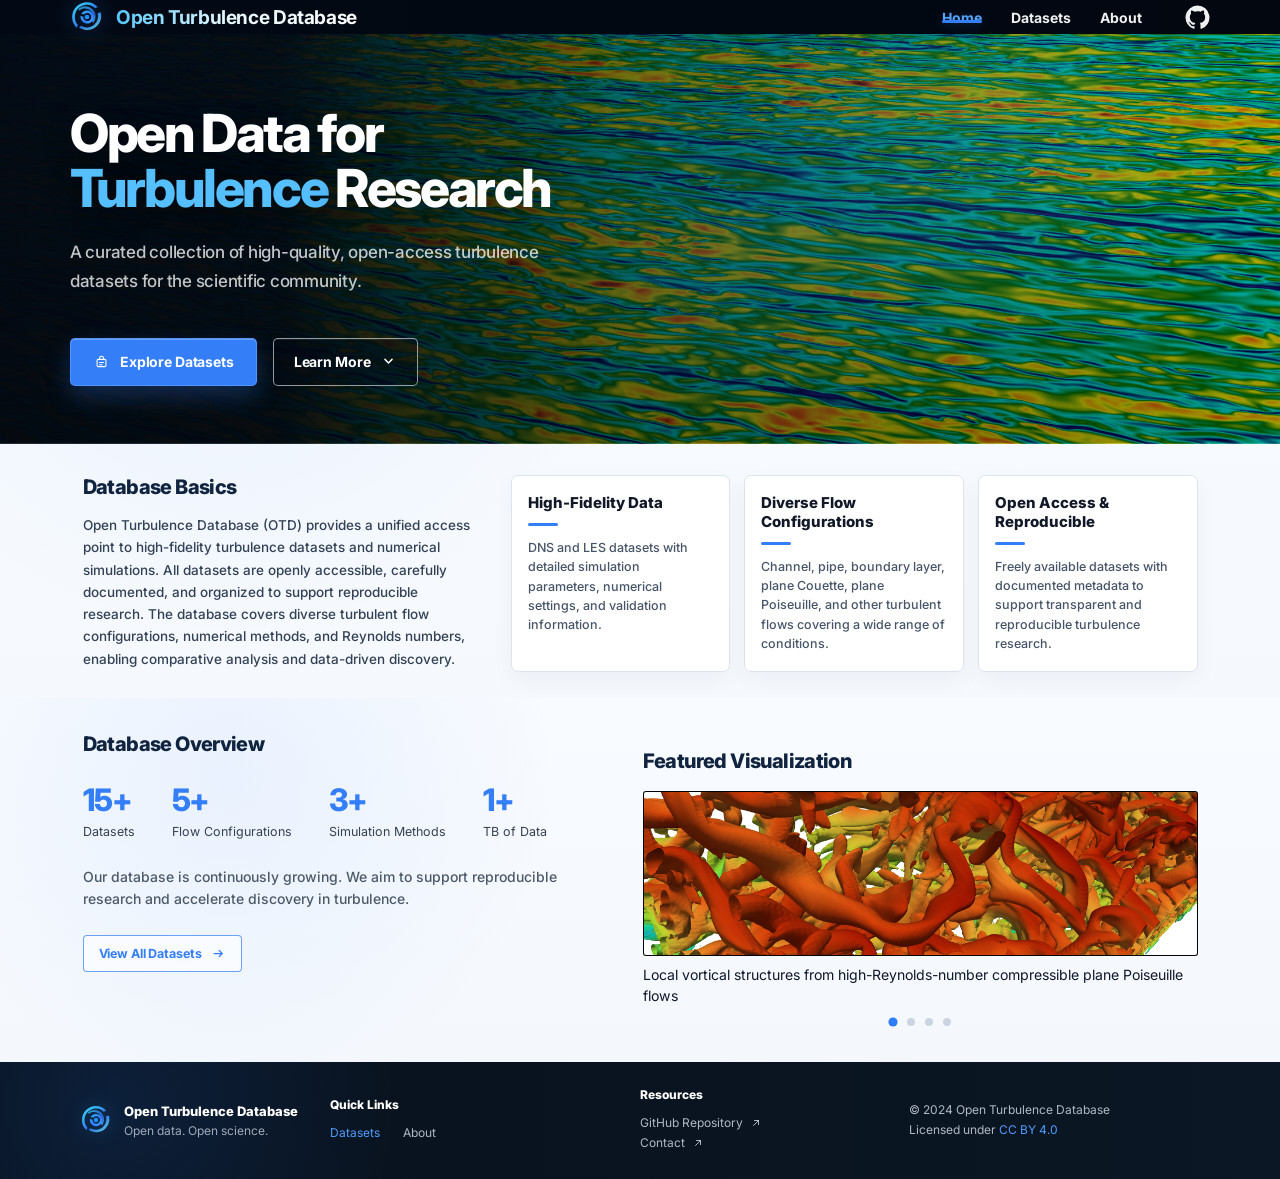
==== index.html @ cd4e1514 "Update index.html" ====
<!DOCTYPE html>
<html lang="en">
<head>
  <meta charset="UTF-8" />
  <meta name="viewport" content="width=device-width, initial-scale=1.0" />
  <meta name="description" content="Open Turbulence Database — open-access turbulence datasets for scientific research." />
  <title>Open Turbulence Database</title>
  <link rel="icon" type="image/svg+xml" href="assets/favicon.svg" />
  <link rel="preconnect" href="https://fonts.googleapis.com">
  <link rel="preconnect" href="https://fonts.gstatic.com" crossorigin>
  <link href="https://fonts.googleapis.com/css2?family=Inter:wght@400;500;600;700;800&display=swap" rel="stylesheet">
  <link rel="stylesheet" href="styles.css" />







<style>
/* ===== Database Basics layout restoration ===== */
.database-intro-inner{
  width:min(1115px, calc(100% - 160px));
  margin:0 auto;
  display:grid;
  grid-template-columns:390px 1fr;
  gap:38px;
  align-items:start;
}

.database-text h2{
  margin:0 0 14px;
  font-size:20px;
  line-height:1.25;
  font-weight:800;
  letter-spacing:-0.03em;
}

.database-text p{
  margin:0;
  color:#334155;
  font-size:13.5px;
  line-height:1.65;
  font-weight:500;
}

.database-cards{
  display:grid;
  grid-template-columns:repeat(3,1fr);
  gap:14px;
}

.database-card{
  min-height:175px;
  padding:18px 16px;
  background:rgba(255,255,255,.96);
  border:1px solid #dce4ef;
  border-radius:7px;
  box-shadow:0 8px 22px rgba(15,23,42,.045);
}

.database-card h3{
  margin:0 0 10px;
  font-size:15px;
  line-height:1.25;
  font-weight:800;
  color:#111827;
}

.database-card .card-line{
  width:30px;
  height:3px;
  margin-bottom:12px;
  border-radius:2px;
  background:#347ef8;
}

.database-card p{
  margin:0;
  color:#475569;
  font-size:12.5px;
  line-height:1.55;
  font-weight:500;
}

@media(max-width:900px){
 .database-intro-inner{
   grid-template-columns:1fr;
 }
 .database-cards{
   grid-template-columns:1fr;
 }
}
</style>
</head>
<body>
  <header class="site-header" id="top">
    <div class="header-inner">
      <a class="brand" href="index.html" aria-label="Open Turbulence Database home">
        <img src="assets/logo.svg" alt="" class="brand-logo" />
        <span>Open Turbulence Database</span>
      </a>

      <nav class="nav" aria-label="Main navigation">
        <a class="active" href="index.html">Home</a>
        <a href="datasets.html">Datasets</a>
        <a href="about.html">About</a>
        <!-- 
        <a href="index.html#usage">Usage</a>
        <a href="index.html#citation">Citation</a>
        <a href="index.html#contribute">Contribute</a> 
        -->
        <a class="github-link" href="https://github.com/" target="_blank" rel="noreferrer" aria-label="GitHub repository">
          <svg viewBox="0 0 24 24" aria-hidden="true">
            <path fill="currentColor" d="M12 .5A11.5 11.5 0 0 0 8.36 22.9c.58.11.79-.25.79-.56v-2.02c-3.22.7-3.9-1.39-3.9-1.39-.53-1.33-1.29-1.68-1.29-1.68-1.05-.72.08-.7.08-.7 1.16.08 1.78 1.2 1.78 1.2 1.04 1.77 2.72 1.26 3.38.96.11-.75.41-1.26.74-1.55-2.57-.29-5.27-1.28-5.27-5.72 0-1.26.45-2.29 1.2-3.1-.12-.29-.52-1.47.11-3.06 0 0 .97-.31 3.18 1.18A10.98 10.98 0 0 1 12 6.07c.98 0 1.96.13 2.88.39 2.2-1.49 3.17-1.18 3.17-1.18.63 1.59.23 2.77.12 3.06.74.81 1.19 1.84 1.19 3.1 0 4.45-2.71 5.42-5.29 5.71.42.36.79 1.07.79 2.16v3.03c0 .31.21.67.8.56A11.5 11.5 0 0 0 12 .5Z"/>
          </svg>
        </a>
      </nav>
    </div>
  </header>

  <main>
    <section class="hero" aria-label="Open turbulence research data">
      <div class="hero-inner">
        <div class="hero-content">
          <h1>Open Data for<br><span>Turbulence</span> Research</h1>
          <p>A curated collection of high-quality, open-access turbulence datasets for the scientific community.</p>
          <div class="hero-actions">
            <a class="btn btn-primary" href="datasets.html">
              <svg viewBox="0 0 24 24" aria-hidden="true">
                <path d="M12 3.75a3.5 3.5 0 0 1 3.5 3.5v1h1.25A2.25 2.25 0 0 1 19 10.5v7.25A2.25 2.25 0 0 1 16.75 20H7.25A2.25 2.25 0 0 1 5 17.75V10.5a2.25 2.25 0 0 1 2.25-2.25H8.5v-1A3.5 3.5 0 0 1 12 3.75Zm2 4.5v-1a2 2 0 1 0-4 0v1h4Zm-7.5 2.25v7.25c0 .41.34.75.75.75h9.5c.41 0 .75-.34.75-.75V10.5a.75.75 0 0 0-.75-.75h-9.5a.75.75 0 0 0-.75.75Zm2.75 2.25h5.5a.75.75 0 0 1 0 1.5h-5.5a.75.75 0 0 1 0-1.5Zm0 3h3.5a.75.75 0 0 1 0 1.5h-3.5a.75.75 0 0 1 0-1.5Z" fill="currentColor"/>
              </svg>
              Explore Datasets
            </a>
            <a class="btn btn-outline" href="about.html">
              Learn More
              <svg viewBox="0 0 24 24" aria-hidden="true">
                <path d="m7 9 5 5 5-5" fill="none" stroke="currentColor" stroke-width="2" stroke-linecap="round" stroke-linejoin="round"/>
              </svg>
            </a>
          </div>
        </div>
      </div>
    </section>

    <section class="feature-band database-intro" aria-label="Database information">
  <div class="database-intro-inner">

    <div class="database-text">
      <h2>Database Basics</h2>
      <p>
        Open Turbulence Database (OTD) provides a unified access point to
        high-fidelity turbulence datasets and numerical simulations.
        All datasets are openly accessible, carefully documented, and organized
        to support reproducible research. The database covers diverse turbulent flow configurations,
        numerical methods, and Reynolds numbers, enabling comparative
        analysis and data-driven discovery.
      </p>
    </div>

    <div class="database-cards">

      <article class="database-card">
        <h3>High-Fidelity Data</h3>
        <div class="card-line"></div>
        <p>
          DNS and LES datasets with detailed simulation parameters,
          numerical settings, and validation information.
        </p>
      </article>

      <article class="database-card">
        <h3>Diverse Flow Configurations</h3>
        <div class="card-line"></div>
        <p>
          Channel, pipe, boundary layer, plane Couette, plane Poiseuille,
          and other turbulent flows covering a wide range of conditions.
        </p>
      </article>

      <article class="database-card">
        <h3>Open Access & Reproducible</h3>
        <div class="card-line"></div>
        <p>
          Freely available datasets with documented metadata to support
          transparent and reproducible turbulence research.
        </p>
      </article>

    </div>
  </div>
</section>
<section class="overview-section" id="datasets" aria-label="Database overview">
      <div class="overview-grid">
        <div class="overview-copy">
          <h2>Database Overview</h2>
          <div class="stats">
            <div><strong>15+</strong><span>Datasets</span></div>
            <div><strong>5+</strong><span>Flow Configurations</span></div>
            <div><strong>3+</strong><span>Simulation Methods</span></div>
            <div><strong>1+</strong><span>TB of Data</span></div>
          </div>
          <p>Our database is continuously growing. We aim to support reproducible research and accelerate discovery in turbulence.</p>
          <a class="btn btn-secondary" href="datasets.html">View All Datasets
            <svg viewBox="0 0 24 24" aria-hidden="true">
              <path d="M5 12h13m-5-5 5 5-5 5" fill="none" stroke="currentColor" stroke-width="2" stroke-linecap="round" stroke-linejoin="round"/>
            </svg>
          </a>
        </div>

        <div class="overview-visual">
          <h2>Featured Visualization</h2>
        
          <div class="featured-carousel" id="featuredCarousel">
            <div class="featured-carousel-window">
              <div class="featured-carousel-track">
                <figure class="featured-slide">
                  <img src="assets/homepage_CTPPF.png" alt="Featured visualization 1">
                  <figcaption>Local vortical structures from high-Reynolds-number compressible plane Poiseuille flows</figcaption>
                </figure>
        
                <figure class="featured-slide">
                  <img src="assets/homepage_CTPCF.png" alt="Featured visualization 2">
                  <figcaption>Instantaneous streamwise velocity field at y* ≈ 15 from compressible plane Couette flows</figcaption>
                </figure>
        
                <figure class="featured-slide">
                  <img class="fit-contain-image" src="assets/homepage_CTPF.gif" alt="Featured visualization 3">
                  <figcaption>Compressible turbulent pipe flows</figcaption>
                </figure>
        
                <figure class="featured-slide">
                  <img src="assets/homepage_Curved_channel.png" alt="Featured visualization 4">
                  <figcaption>2D compressible curved channel</figcaption>
                </figure>
              </div>
            </div>
        
            <div class="featured-carousel-dots" aria-label="Featured visualization selector">
              <button class="featured-dot active" type="button" aria-label="Show figure 1"></button>
              <button class="featured-dot" type="button" aria-label="Show figure 2"></button>
              <button class="featured-dot" type="button" aria-label="Show figure 3"></button>
              <button class="featured-dot" type="button" aria-label="Show figure 4"></button>
            </div>
          </div>
        </div>
      </div>
    </section>
  </main>

  <footer class="site-footer" id="contribute">
    <div class="footer-inner">
      <div class="footer-brand">
        <img src="assets/logo.svg" alt="" />
        <div>
          <strong>Open Turbulence Database</strong>
          <span>Open data. Open science.</span>
        </div>
      </div>

      <div class="footer-block" id="usage">
        <h3>Quick Links</h3>
        <div class="footer-links">
          <a href="datasets.html">Datasets</a>
          <a href="about.html">About</a>
          <!-- 
          <a href="index.html#usage">Usage</a>
          <a href="index.html#citation">Citation</a>
          <a href="index.html#contribute">Contribute</a>
          -->
        </div>
      </div>

      <div class="footer-block resources">
        <h3>Resources</h3>
        <a href="https://github.com/" target="_blank" rel="noreferrer">GitHub Repository
          <svg viewBox="0 0 24 24" aria-hidden="true"><path d="M7 17 17 7M9 7h8v8" fill="none" stroke="currentColor" stroke-width="2" stroke-linecap="round" stroke-linejoin="round"/></svg>
        </a>
        <a href="mailto:contact@example.com">Contact
          <svg viewBox="0 0 24 24" aria-hidden="true"><path d="M7 17 17 7M9 7h8v8" fill="none" stroke="currentColor" stroke-width="2" stroke-linecap="round" stroke-linejoin="round"/></svg>
        </a>
      </div>

      <div class="copyright" id="citation">
        <p>© 2024 Open Turbulence Database</p>
        <p>Licensed under <a href="https://creativecommons.org/licenses/by/4.0/" target="_blank" rel="noreferrer">CC BY 4.0</a></p>
      </div>
    </div>
  </footer>

  <script src="script.js"></script>
</body>
</html>
---- styles.css ----
:root {
  --black: #030914;
  --nav: #020812;
  --footer: #0a1421;
  --footer-deep: #07111c;
  --text: #111827;
  --muted: #4b5563;
  --soft: #f7faff;
  --card: #ffffff;
  --line: #dce4ef;
  --blue: #347ef8;
  --blue-light: #55bfff;
  --blue-strong: #2e7cf7;
}

* {
  box-sizing: border-box;
}

html {
  scroll-behavior: smooth;
}

body {
  margin: 0;
  font-family: "Inter", -apple-system, BlinkMacSystemFont, "Segoe UI", Arial, sans-serif;
  color: var(--text);
  background: #fff;
  min-width: 320px;
}

a {
  color: inherit;
  text-decoration: none;
}

.site-header {
  height: 58px;
  background: linear-gradient(90deg, #030914 0%, #020812 55%, #020710 100%);
  color: #fff;
  display: flex;
  align-items: center;
  position: relative;
  z-index: 10;
}

.header-inner {
  width: min(1262px, calc(100% - 140px));
  margin: 0 auto;
  display: flex;
  align-items: center;
  justify-content: space-between;
  height: 100%;
}

.brand {
  display: inline-flex;
  align-items: center;
  gap: 12px;
  font-size: 19px;
  font-weight: 700;
  letter-spacing: -0.02em;
}

.brand-logo {
  width: 34px;
  height: 34px;
  display: block;
  filter: drop-shadow(0 0 12px rgba(51, 146, 255, .35));
}

.brand span {
  background: linear-gradient(90deg, #54c8ff 0%, #e7f8ff 46%, #ffffff 100%);
  -webkit-background-clip: text;
  background-clip: text;
  color: transparent;
}

.nav {
  display: flex;
  align-items: center;
  gap: 29px;
  height: 100%;
  font-size: 14px;
  font-weight: 700;
}

.nav a {
  opacity: .94;
  position: relative;
  display: inline-flex;
  align-items: center;
  height: 100%;
  transition: color .2s ease, opacity .2s ease;
}

.nav a:hover,
.nav a.active {
  color: #58a8ff;
  opacity: 1;
}

.nav a.active::after {
  content: "";
  position: absolute;
  left: 0;
  right: 0;
  bottom: 11px;
  height: 3px;
  border-radius: 999px;
  background: var(--blue);
  box-shadow: 0 0 12px rgba(53, 128, 248, .45);
}

.nav .github-link {
  margin-left: 14px;
}

.github-link svg {
  width: 25px;
  height: 25px;
  color: #fff;
}

.hero {
  height: 410px;
  background-image:
    linear-gradient(90deg, rgba(3,9,20,.98) 0%, rgba(3,9,20,.96) 22%, rgba(3,9,20,.45) 49%, rgba(3,9,20,.08) 100%),
    url("assets/hero-flow.png");
  background-size: cover, cover;
  background-position: center center, center center;
  color: #fff;
  position: relative;
  overflow: hidden;
  border-bottom: 1px solid rgba(255,255,255,.12);
}

.hero::before {
  content: "";
  position: absolute;
  inset: 0;
  background:
    radial-gradient(circle at 60% 44%, rgba(48,132,255,.12), transparent 31%),
    radial-gradient(circle at 78% 25%, rgba(80,220,255,.13), transparent 24%),
    linear-gradient(180deg, rgba(0,0,0,.05), rgba(0,0,0,.20));
  pointer-events: none;
}

.hero-inner {
  position: relative;
  z-index: 1;
  width: min(1262px, calc(100% - 140px));
  margin: 0 auto;
  height: 100%;
}

.hero-content {
  padding-top: 72px;
  max-width: 600px;
}

.hero h1 {
  margin: 0 0 23px;
  font-size: clamp(42px, 4.1vw, 57px);
  line-height: 1.04;
  font-weight: 800;
  letter-spacing: -0.045em;
  color: #fff;
  text-shadow: 0 8px 30px rgba(0,0,0,.32);
}

.hero h1 span {
  color: var(--blue-light);
}

.hero p {
  margin: 0;
  max-width: 535px;
  font-size: 17px;
  line-height: 1.72;
  font-weight: 500;
  color: rgba(255,255,255,.76);
  letter-spacing: -0.015em;
}

.hero-actions {
  margin-top: 41px;
  display: flex;
  align-items: center;
  gap: 16px;
}

.btn {
  height: 48px;
  border-radius: 5px;
  display: inline-flex;
  align-items: center;
  justify-content: center;
  gap: 10px;
  font-size: 14px;
  font-weight: 700;
  letter-spacing: -0.01em;
  transition: transform .18s ease, box-shadow .18s ease, border-color .18s ease;
  white-space: nowrap;
}

.btn:hover {
  transform: translateY(-1px);
}

.btn svg {
  width: 17px;
  height: 17px;
  flex: 0 0 auto;
}

.btn-primary {
  min-width: 174px;
  padding: 0 22px;
  background: var(--blue);
  color: #fff;
  box-shadow: 0 10px 24px rgba(49, 126, 248, .28), inset 0 1px rgba(255,255,255,.26);
  border: 1px solid rgba(123, 177, 255, .45);
}

.btn-primary:hover {
  box-shadow: 0 14px 30px rgba(49,126,248,.38);
}

.btn-outline {
  min-width: 141px;
  padding: 0 20px;
  border: 1px solid rgba(255,255,255,.58);
  background: rgba(3,9,20,.38);
  color: #fff;
  box-shadow: inset 0 1px rgba(255,255,255,.08);
}

.feature-band {
  background:
    radial-gradient(circle at 30% 0%, rgba(52,126,248,.08), transparent 28%),
    linear-gradient(180deg, #fcfdff 0%, #f8fbff 100%);
  padding: 31px 0 26px;
  min-height: 226px;
  display: flex;
  align-items: flex-start;
  border-bottom: 1px solid rgba(213,222,233,.72);
}

.feature-grid {
  width: min(1115px, calc(100% - 160px));
  margin: 0 auto;
  display: grid;
  grid-template-columns: repeat(4, 1fr);
  gap: 21px;
}

.feature-card {
  min-height: 169px;
  background: rgba(255,255,255,.9);
  border: 1px solid #dce3ed;
  border-radius: 6px;
  padding: 21px 20px 20px;
  box-shadow: 0 8px 24px rgba(15, 23, 42, .05);
}

.icon-bubble {
  width: 38px;
  height: 38px;
  border-radius: 50%;
  display: grid;
  place-items: center;
  color: var(--blue);
  background: #eef5ff;
  margin-bottom: 17px;
}

.icon-bubble svg {
  width: 28px;
  height: 28px;
}

.icon-plain {
  background: transparent;
  width: 38px;
  height: 38px;
  margin-left: -1px;
}

.icon-plain svg {
  width: 34px;
  height: 34px;
}

.feature-card h3 {
  margin: 0 0 11px;
  font-size: 16px;
  line-height: 1.25;
  font-weight: 800;
  letter-spacing: -0.02em;
  color: #111827;
}

.feature-card p {
  margin: 0;
  color: #465365;
  font-size: 13.5px;
  line-height: 1.55;
  font-weight: 500;
}

.overview-section {
  min-height: 310px;
  padding: 33px 0 43px;
  background:
    radial-gradient(circle at 18% 14%, rgba(52,126,248,.08), transparent 27%),
    linear-gradient(180deg, #f7fbff 0%, #f4f8fd 100%);
}

.overview-grid {
  width: min(1115px, calc(100% - 160px));
  margin: 0 auto;
  display: grid;
  grid-template-columns: minmax(430px, 1fr) 555px;
  gap: 70px;
  align-items: start;
}

.overview-copy h2,
.visualization-panel h2 {
  margin: 0 0 27px;
  font-size: 20px;
  line-height: 1.2;
  font-weight: 800;
  letter-spacing: -0.03em;
}

.visualization-panel h2 {
  margin-bottom: 9px;
}

.stats {
  display: grid;
  grid-template-columns: repeat(4, max-content);
  gap: 37px;
  align-items: start;
  margin: 0 0 25px;
}

.stats strong {
  display: block;
  color: var(--blue);
  font-weight: 800;
  font-size: 31px;
  line-height: 1;
  letter-spacing: -0.04em;
}

.stats span {
  display: block;
  color: #374151;
  font-size: 12.5px;
  line-height: 1.3;
  margin-top: 9px;
  white-space: nowrap;
}

.overview-copy p {
  max-width: 535px;
  margin: 0 0 25px;
  color: #4c5969;
  font-size: 14px;
  line-height: 1.58;
  font-weight: 500;
}

.btn-secondary {
  height: 37px;
  min-width: 147px;
  padding: 0 15px;
  border: 1px solid rgba(52,126,248,.72);
  color: var(--blue);
  background: rgba(255,255,255,.58);
  border-radius: 4px;
  font-size: 12.5px;
  box-shadow: none;
}

.btn-secondary svg {
  width: 15px;
  height: 15px;
}

.visualization-panel figure {
  margin: 0;
}

.visualization-panel img {
  display: block;
  width: 555px;
  height: 176px;
  object-fit: cover;
  border-radius: 2px;
  border: 1px solid #0e1117;
  background: #000;
  box-shadow: 0 1px 0 rgba(0,0,0,.1);
}

.visualization-panel figcaption {
  margin-top: 9px;
  font-size: 12px;
  color: #303a48;
  font-weight: 500;
}

.visualization-panel sub {
  font-size: .66em;
}

.dots {
  display: flex;
  gap: 13px;
  justify-content: center;
  margin-top: 11px;
}

.dots button {
  width: 8px;
  height: 8px;
  border: 0;
  border-radius: 50%;
  padding: 0;
  background: #d4dde8;
  cursor: pointer;
}

.dots button.is-active {
  background: var(--blue);
}

.site-footer {
  min-height: 117px;
  background:
    radial-gradient(circle at 9% 35%, rgba(42,126,255,.12), transparent 24%),
    linear-gradient(90deg, #08121e 0%, #0a1421 55%, #0b1724 100%);
  color: #fff;
  display: flex;
  align-items: center;
}

.footer-inner {
  width: min(1147px, calc(100% - 160px));
  margin: 0 auto;
  display: grid;
  grid-template-columns: 240px 300px 210px 250px;
  align-items: center;
  column-gap: 10px;
}

.footer-brand {
  display: flex;
  align-items: center;
  gap: 12px;
}

.footer-brand img {
  width: 32px;
  height: 32px;
  filter: drop-shadow(0 0 10px rgba(53, 152, 255, .28));
}

.footer-brand strong {
  display: block;
  font-size: 13px;
  line-height: 1.25;
  font-weight: 800;
  color: #fff;
}

.footer-brand span {
  display: block;
  margin-top: 4px;
  font-size: 12px;
  color: rgba(217,226,239,.72);
}

.footer-block h3 {
  margin: 0 0 11px;
  color: #fff;
  font-size: 12px;
  font-weight: 800;
}

.footer-links {
  display: flex;
  gap: 23px;
  font-size: 12px;
}

.footer-block a,
.copyright p {
  font-size: 12px;
  color: rgba(222,231,244,.78);
  line-height: 1.7;
}

.footer-block a:hover,
.footer-links a:first-child,
.copyright a {
  color: #4d9cff;
}

.resources {
  display: flex;
  flex-direction: column;
  align-items: flex-start;
}

.resources a {
  display: inline-flex;
  align-items: center;
  gap: 7px;
}

.resources svg {
  width: 12px;
  height: 12px;
}

.copyright {
  justify-self: end;
}

.copyright p {
  margin: 0;
}

@media (max-width: 1160px) {
  .header-inner,
  .hero-inner {
    width: min(100% - 48px, 1262px);
  }

  .feature-grid,
  .overview-grid,
  .footer-inner {
    width: min(100% - 48px, 1115px);
  }

  .nav {
    gap: 18px;
  }

  .overview-grid {
    grid-template-columns: 1fr;
  }

  .visualization-panel img {
    width: min(100%, 555px);
  }

  .footer-inner {
    grid-template-columns: 1fr 1fr;
    row-gap: 22px;
    padding: 26px 0;
  }

  .copyright {
    justify-self: start;
  }
}

@media (max-width: 860px) {
  .site-header {
    height: auto;
    min-height: 72px;
    padding: 16px 0;
  }

  .header-inner {
    align-items: flex-start;
    flex-direction: column;
    gap: 16px;
  }

  .nav {
    width: 100%;
    flex-wrap: wrap;
    gap: 18px;
    font-size: 13px;
  }

  .nav a {
    height: 26px;
  }

  .nav a.active::after {
    bottom: -3px;
  }

  .hero {
    height: auto;
    min-height: 460px;
  }

  .hero-inner {
    padding-bottom: 48px;
  }

  .hero-content {
    padding-top: 64px;
  }

  .feature-grid {
    grid-template-columns: repeat(2, 1fr);
  }

  .stats {
    grid-template-columns: repeat(2, max-content);
    gap: 24px 46px;
  }

  .footer-inner {
    grid-template-columns: 1fr;
  }

  .footer-links {
    flex-wrap: wrap;
  }
}

@media (max-width: 560px) {
  .header-inner,
  .hero-inner,
  .feature-grid,
  .overview-grid,
  .footer-inner {
    width: min(100% - 32px, 1115px);
  }

  .brand {
    font-size: 16px;
  }

  .hero {
    background-position: center center, 62% center;
  }

  .hero-actions {
    align-items: stretch;
    flex-direction: column;
    max-width: 260px;
  }

  .feature-grid {
    grid-template-columns: 1fr;
  }

  .overview-section {
    padding-top: 38px;
  }

  .stats {
    grid-template-columns: 1fr 1fr;
  }
}

/* ===================== Datasets page ===================== */
.datasets-page {
  min-height: 100vh;
  background: #f5f8fc;
  display: flex;
  flex-direction: column;
}

.datasets-page main {
  flex: 1 0 auto;
  display: flex;
  flex-direction: column;
}

.datasets-page .site-footer {
  flex-shrink: 0;
}

.dataset-hero {
  height: 158px;
  color: #fff;
  background-image:
    linear-gradient(90deg, rgba(3,9,20,.99) 0%, rgba(3,9,20,.95) 30%, rgba(3,9,20,.34) 61%, rgba(3,9,20,.05) 100%),
    url("assets/hero-flow.png");
  background-size: cover, cover;
  background-position: center center, center 47%;
  border-top: 1px solid rgba(255,255,255,.07);
  border-bottom: 1px solid rgba(255,255,255,.08);
  position: relative;
  overflow: hidden;
}

.dataset-hero::after {
  content: "";
  position: absolute;
  inset: 0;
  background: radial-gradient(circle at 72% 42%, rgba(84,190,255,.13), transparent 25%);
  pointer-events: none;
}

.dataset-hero-inner {
  position: relative;
  z-index: 1;
  width: min(1262px, calc(100% - 140px));
  margin: 0 auto;
  padding-top: 36px;
}

.dataset-hero h1 {
  margin: 0 0 11px;
  font-size: 38px;
  line-height: 1.08;
  font-weight: 800;
  letter-spacing: -0.04em;
  color: #fff;
  text-shadow: 0 10px 28px rgba(0,0,0,.35);
}

.dataset-hero p {
  margin: 0;
  font-size: 16px;
  font-weight: 500;
  color: rgba(255,255,255,.78);
  letter-spacing: -0.015em;
}

.datasets-main {
  flex: 1 0 auto;
  padding: 28px 0 34px;
  background:
    radial-gradient(circle at 27% 0%, rgba(52,126,248,.06), transparent 27%),
    linear-gradient(180deg, #fbfdff 0%, #f5f8fc 100%);
}

.datasets-layout {
  width: min(1262px, calc(100% - 92px));
  margin: 0 auto;
  display: grid;
  grid-template-columns: 295px 1fr;
  gap: 38px;
  align-items: start;
}

.filter-card {
  background: rgba(255,255,255,.94);
  border: 1px solid #dce4ef;
  border-radius: 7px;
  padding: 22px 22px 24px;
  box-shadow: 0 12px 32px rgba(15, 23, 42, .07);
}

.filter-head {
  display: flex;
  align-items: center;
  justify-content: space-between;
  gap: 14px;
  margin-bottom: 27px;
}

.filter-head > div {
  display: inline-flex;
  align-items: center;
  gap: 11px;
  color: var(--blue);
}

.filter-head svg {
  width: 21px;
  height: 21px;
  flex: 0 0 auto;
}

.filter-head strong {
  color: #111827;
  font-size: 15.5px;
  font-weight: 800;
  letter-spacing: -0.02em;
}

.clear-filters {
  border: 0;
  padding: 0;
  background: transparent;
  color: var(--blue);
  font: inherit;
  font-size: 13px;
  font-weight: 700;
  cursor: pointer;
}

.filter-group {
  border-bottom: 1px solid #e2e8f0;
  padding-bottom: 19px;
  margin-bottom: 21px;
}

.filter-group-last {
  border-bottom: 0;
  margin-bottom: 18px;
  padding-bottom: 0;
}

.filter-title {
  width: 100%;
  border: 0;
  padding: 0;
  margin: 0 0 15px;
  background: transparent;
  display: flex;
  align-items: center;
  justify-content: space-between;
  color: #111827;
  font: inherit;
  font-weight: 800;
  font-size: 14.5px;
  letter-spacing: -0.02em;
  cursor: default;
}

.filter-title svg {
  width: 16px;
  height: 16px;
  color: #526075;
}

.filter-option {
  min-height: 32px;
  display: grid;
  grid-template-columns: 20px 1fr 28px;
  align-items: center;
  gap: 9px;
  color: #253244;
  font-size: 14px;
  font-weight: 600;
  letter-spacing: -0.02em;
  cursor: pointer;
}

.filter-option + .filter-option {
  margin-top: 5px;
}

.filter-option input {
  appearance: none;
  width: 18px;
  height: 18px;
  border: 2px solid #cfd8e5;
  border-radius: 4px;
  background: #fff;
  display: grid;
  place-items: center;
  cursor: pointer;
  transition: border-color .18s ease, background .18s ease, box-shadow .18s ease;
}

.filter-option input::after {
  content: "";
  width: 9px;
  height: 5px;
  border-left: 2px solid #fff;
  border-bottom: 2px solid #fff;
  transform: rotate(-45deg) scale(0);
  margin-top: -2px;
  transition: transform .16s ease;
}

.filter-option input:checked {
  background: var(--blue);
  border-color: var(--blue);
  box-shadow: 0 0 0 3px rgba(52,126,248,.11);
}

.filter-option input:checked::after {
  transform: rotate(-45deg) scale(1);
}

.filter-option em {
  justify-self: end;
  min-width: 27px;
  height: 22px;
  border-radius: 999px;
  display: inline-grid;
  place-items: center;
  background: #eef2f7;
  color: #697386;
  font-style: normal;
  font-size: 12px;
  font-weight: 800;
}

.apply-filters {
  width: 100%;
  height: 44px;
  border: 0;
  border-radius: 5px;
  background: #e4edff;
  color: var(--blue);
  display: inline-flex;
  align-items: center;
  justify-content: center;
  gap: 10px;
  font: inherit;
  font-weight: 800;
  cursor: pointer;
  transition: transform .18s ease, background .18s ease, box-shadow .18s ease;
}

.apply-filters:hover {
  transform: translateY(-1px);
  background: #dce8ff;
  box-shadow: 0 9px 18px rgba(52,126,248,.11);
}

.apply-filters.has-pending {
  background: linear-gradient(180deg, #347ef8, #226bea);
  color: #fff;
  box-shadow: 0 10px 22px rgba(52,126,248,.22);
}

.apply-filters.has-pending:hover {
  background: linear-gradient(180deg, #2f75ed, #1f62dc);
}

.apply-filters svg {
  width: 18px;
  height: 18px;
}

.dataset-toolbar {
  display: flex;
  align-items: flex-start;
  justify-content: space-between;
  gap: 24px;
  margin: 6px 0 20px;
}

.dataset-toolbar h2 {
  margin: 0 0 4px;
  font-size: 22px;
  line-height: 1.15;
  font-weight: 800;
  letter-spacing: -0.035em;
}

.dataset-toolbar p {
  margin: 0;
  color: #4b5563;
  font-size: 13.5px;
  font-weight: 600;
}

.sort-control {
  display: inline-flex;
  align-items: center;
  gap: 12px;
  color: #273244;
  font-size: 13px;
  font-weight: 600;
}

.sort-control select {
  width: 164px;
  height: 40px;
  border: 1px solid #d6dfeb;
  border-radius: 6px;
  padding: 0 37px 0 15px;
  background:
    linear-gradient(180deg, #fff, #fbfdff);
  color: #2d3748;
  font: inherit;
  font-weight: 600;
  appearance: none;
  background-image:
    url("data:image/svg+xml,%3Csvg xmlns='http://www.w3.org/2000/svg' width='18' height='18' viewBox='0 0 24 24'%3E%3Cpath d='m7 10 5 5 5-5' fill='none' stroke='%23364757' stroke-width='2' stroke-linecap='round' stroke-linejoin='round'/%3E%3C/svg%3E"),
    linear-gradient(180deg, #fff, #fbfdff);
  background-repeat: no-repeat;
  background-position: right 12px center, center;
  box-shadow: 0 2px 10px rgba(15,23,42,.03);
}

.dataset-grid {
  display: grid;
  grid-template-columns: repeat(2, minmax(0, 1fr));
  gap: 16px 17px;
}

.dataset-card {
  min-height: 200px;
  background: rgba(255,255,255,.96);
  border: 1px solid #dfe7f0;
  border-radius: 7px;
  box-shadow: 0 8px 22px rgba(15, 23, 42, .055);
  padding: 13px;
  display: grid;
  grid-template-columns: 170px 1fr;
  gap: 19px;
  align-items: center;
  transition: transform .18s ease, box-shadow .18s ease, border-color .18s ease;
}

.dataset-card:hover {
  transform: translateY(-2px);
  border-color: rgba(52,126,248,.32);
  box-shadow: 0 14px 30px rgba(15,23,42,.09);
}

.dataset-card.is-hidden {
  display: none;
}

.dataset-card img {
  display: block;
  width: 170px;
  height: 170px;
  object-fit: cover;
  border-radius: 4px;
  background: #02070d;
  border: 1px solid #101928;
}

.dataset-card-body {
  min-width: 0;
}

.flow-pill {
  display: inline-flex;
  align-items: center;
  justify-content: center;
  min-height: 22px;
  padding: 0 11px;
  border-radius: 999px;
  font-size: 11px;
  line-height: 1;
  font-weight: 800;
  margin-bottom: 13px;
}

.flow-pill.compressible {
  color: #2173f6;
  background: #e7f0ff;
}

.flow-pill.incompressible {
  color: #267346;
  background: #dff4e8;
}

.dataset-card h3 {
  margin: 0 0 8px;
  font-size: 18px;
  line-height: 1.12;
  font-weight: 800;
  letter-spacing: -0.035em;
  color: #0f172a;
}

.dataset-card p {
  margin: 0 0 14px;
  color: #3e4a5d;
  font-size: 12.5px;
  line-height: 1.42;
  font-weight: 600;
}

.dataset-tags {
  display: flex;
  flex-wrap: wrap;
  align-items: center;
  gap: 8px;
  margin-bottom: 10px;
}

.dataset-tags span {
  min-height: 23px;
  padding: 4px 9px;
  border: 1px solid #d5dee9;
  border-radius: 7px;
  background: #f5f8fb;
  color: #475569;
  display: inline-flex;
  align-items: center;
  justify-content: center;
  font-size: 11.5px;
  line-height: 1;
  font-weight: 750;
  white-space: nowrap;
}

.dataset-tags sub {
  font-size: .72em;
  line-height: 0;
}

.view-dataset {
  width: fit-content;
  min-height: 31px;
  padding: 0 13px;
  border: 1px solid rgba(52,126,248,.75);
  border-radius: 5px;
  display: inline-flex;
  align-items: center;
  gap: 9px;
  color: var(--blue);
  background: #fff;
  font-size: 12.5px;
  font-weight: 800;
  transition: background .18s ease, transform .18s ease;
}

.view-dataset:hover {
  background: #f1f6ff;
  transform: translateY(-1px);
}

.view-dataset svg {
  width: 15px;
  height: 15px;
}

@media (max-width: 1180px) {
  .dataset-hero-inner,
  .datasets-layout {
    width: min(100% - 48px, 1262px);
  }

  .datasets-layout {
    grid-template-columns: 275px 1fr;
    gap: 28px;
  }

  .dataset-card {
    grid-template-columns: 145px 1fr;
  }

  .dataset-card img {
    width: 145px;
    height: 145px;
  }
}

@media (max-width: 980px) {
  .datasets-layout {
    grid-template-columns: 1fr;
  }

  .filter-card {
    max-width: none;
  }

  .dataset-card {
    min-height: 180px;
  }
}

@media (max-width: 760px) {
  .dataset-hero {
    height: auto;
    min-height: 170px;
  }

  .dataset-hero-inner {
    width: min(100% - 32px, 1262px);
    padding: 35px 0 40px;
  }

  .dataset-hero h1 {
    font-size: 34px;
  }

  .datasets-layout {
    width: min(100% - 32px, 1262px);
  }

  .dataset-toolbar {
    flex-direction: column;
  }

  .dataset-grid {
    grid-template-columns: 1fr;
  }
}

@media (max-width: 560px) {
  .dataset-card {
    grid-template-columns: 1fr;
    gap: 13px;
  }

  .dataset-card img {
    width: 100%;
    height: 190px;
  }

  .sort-control {
    width: 100%;
    justify-content: space-between;
  }

  .sort-control select {
    width: 170px;
  }
}

/* ===================== About page ===================== */
.about-page {
  min-height: 100vh;
  background: #f5f8fc;
  display: flex;
  flex-direction: column;
}

.about-page main {
  flex: 1 0 auto;
  display: flex;
  flex-direction: column;
}

.about-page .site-footer {
  flex-shrink: 0;
}

.about-page .footer-links a:first-child {
  color: rgba(222,231,244,.78);
}

.about-page .footer-links a:nth-child(2),
.about-page .footer-links a:nth-child(2):hover {
  color: #4d9cff;
}

.about-hero {
  height: 148px;
  color: #fff;
  background-image:
    linear-gradient(90deg, rgba(3,9,20,.99) 0%, rgba(3,9,20,.94) 33%, rgba(3,9,20,.30) 66%, rgba(3,9,20,.03) 100%),
    url("assets/hero-flow.png");
  background-size: cover, cover;
  background-position: center center, center 44%;
  border-top: 1px solid rgba(255,255,255,.07);
  border-bottom: 1px solid rgba(255,255,255,.08);
  position: relative;
  overflow: hidden;
}

.about-hero::after {
  content: "";
  position: absolute;
  inset: 0;
  background:
    radial-gradient(circle at 72% 42%, rgba(84,190,255,.14), transparent 24%),
    linear-gradient(180deg, rgba(0,0,0,.04), rgba(0,0,0,.20));
  pointer-events: none;
}

.about-hero-inner {
  position: relative;
  z-index: 1;
  width: min(1145px, calc(100% - 140px));
  margin: 0 auto;
  padding-top: 34px;
}

.about-hero h1 {
  margin: 0 0 8px;
  font-size: clamp(30px, 3.1vw, 38px);
  line-height: 1.05;
  font-weight: 800;
  letter-spacing: -0.045em;
  color: #fff;
  text-shadow: 0 10px 28px rgba(0,0,0,.36);
}

.about-hero p {
  margin: 0;
  max-width: 465px;
  font-size: 13.5px;
  line-height: 1.55;
  color: rgba(255,255,255,.78);
  font-weight: 500;
  letter-spacing: -0.01em;
}

.about-main {
  flex: 1 0 auto;
  padding: 0 0 16px;
  background:
    radial-gradient(circle at 25% 0%, rgba(52,126,248,.055), transparent 30%),
    linear-gradient(180deg, #fbfdff 0%, #f4f8fc 100%);
}

.about-container {
  width: min(1145px, calc(100% - 140px));
  margin: 0 auto;
}

.about-basics-row {
  display: grid;
  grid-template-columns: minmax(420px, .86fr) 1fr;
  gap: 18px;
  margin: 0 0 44px;
  align-items: stretch;
}

.about-text-block {
  padding: 21px 15px 20px 0;
}

.about-text-block h2,
.leadership-block h2,
.database-summary h2 {
  margin: 0 0 12px;
  font-size: 20px;
  line-height: 1.15;
  font-weight: 800;
  letter-spacing: -0.035em;
  color: #111827;
}

.about-text-block p {
  max-width: 475px;
  margin: 0 0 14px;
  color: #3b4658;
  font-size: 13.1px;
  line-height: 1.55;
  font-weight: 600;
  letter-spacing: -0.015em;
}

.mission-mini-grid {
  display: grid;
  grid-template-columns: repeat(3, minmax(0, 1fr));
  gap: 12px;
  align-self: start;
  padding-top: 18px;
}

.mini-info-card {
  min-height: 84px;
  background: rgba(255,255,255,.92);
  border: 1px solid #dfe7f0;
  border-radius: 4px;
  box-shadow: 0 6px 18px rgba(15,23,42,.045);
  padding: 13px 14px;
}

.mini-icon {
  width: 25px;
  height: 25px;
  border-radius: 50%;
  display: inline-grid;
  place-items: center;
  color: var(--blue);
  background: #eef5ff;
  margin-bottom: 8px;
}

.mini-icon svg {
  width: 16px;
  height: 16px;
}

.mini-info-card h3 {
  margin: 0 0 8px;
  font-size: 12.8px;
  font-weight: 800;
  letter-spacing: -0.02em;
  color: #111827;
}

.mini-info-card p {
  margin: 0;
  color: #495566;
  font-size: 9.3px;
  line-height: 1.42;
  font-weight: 600;
}

.about-team-summary-row {
  display: grid;
  grid-template-columns: 1.05fr .86fr;
  gap: 50px;
  align-items: start;
  margin: 0 0 18px;
}

.team-grid {
  display: grid;
  grid-template-columns: repeat(3, minmax(0, 1fr));
  gap: 14px;
}

.team-card {
  min-height: 232px;
  background: rgba(255,255,255,.96);
  border: 1px solid #dfe7f0;
  border-radius: 7px;
  box-shadow: 0 10px 25px rgba(15,23,42,.055);
  padding: 24px 13px 20px;
  text-align: center;
}

.team-avatar {
  width: 76px;
  height: 76px;
  border-radius: 50%;
  margin: 0 auto 15px;
  position: relative;
  display: grid;
  place-items: center;
  color: #fff;
  font-size: 17px;
  line-height: 1;
  font-weight: 800;
  letter-spacing: .02em;
  overflow: hidden;
  box-shadow: inset 0 0 0 1px rgba(255,255,255,.6), 0 10px 24px rgba(52,126,248,.13);
}

.team-avatar::before,
.team-avatar::after {
  content: "";
  position: absolute;
  left: 50%;
  transform: translateX(-50%);
  border-radius: 50%;
  background: rgba(255,255,255,.90);
}

.team-avatar::before {
  width: 23px;
  height: 23px;
  top: 17px;
}

.team-avatar::after {
  width: 50px;
  height: 30px;
  bottom: 11px;
  border-radius: 40px 40px 18px 18px;
}

.team-avatar span {
  position: relative;
  z-index: 2;
  transform: translateY(35px);
  color: rgba(255,255,255,.92);
  font-size: 10px;
}

.avatar-blue { background: linear-gradient(135deg, #0e56d5, #49b6ff); }
.avatar-cyan { background: linear-gradient(135deg, #0a8cc5, #67d8ff); }
.avatar-indigo { background: linear-gradient(135deg, #293bd4, #6c92ff); }

.team-card h3 {
  margin: 0 0 4px;
  font-size: 17px;
  line-height: 1.2;
  font-weight: 800;
  color: #111827;
  letter-spacing: -0.035em;
}

.team-card strong {
  display: block;
  margin-bottom: 12px;
  color: var(--blue);
  font-size: 12px;
  font-weight: 800;
}

.team-card p {
  margin: 0 auto 15px;
  max-width: 155px;
  color: #3f4b5d;
  font-size: 11px;
  line-height: 1.48;
  font-weight: 600;
}

.mail-button {
  width: 26px;
  height: 26px;
  margin: 0 auto;
  border: 1px solid rgba(52,126,248,.68);
  border-radius: 5px;
  display: grid;
  place-items: center;
  color: var(--blue);
  background: #fff;
  transition: transform .18s ease, background .18s ease;
}

.mail-button:hover {
  transform: translateY(-1px);
  background: #f0f6ff;
}

.mail-button svg {
  width: 15px;
  height: 15px;
}

.summary-card {
  background: rgba(255,255,255,.96);
  border: 1px solid #dfe7f0;
  border-radius: 7px;
  box-shadow: 0 10px 25px rgba(15,23,42,.055);
  padding: 17px 15px 16px;
}

.summary-copy {
  min-height: 128px;
  border: 1px solid #e0e7f0;
  border-radius: 7px;
  background: linear-gradient(180deg, #ffffff, #fbfdff);
  display: grid;
  grid-template-columns: 92px 1fr;
  gap: 14px;
  align-items: center;
  padding: 19px 25px 19px 19px;
}

.summary-icon {
  width: 66px;
  height: 66px;
  border-radius: 50%;
  display: grid;
  place-items: center;
  background: #edf5ff;
  color: var(--blue);
  justify-self: center;
}

.summary-icon svg {
  width: 42px;
  height: 42px;
}

.summary-copy h3 {
  margin: 0 0 9px;
  color: #111827;
  font-size: 17px;
  line-height: 1.25;
  font-weight: 800;
  letter-spacing: -0.03em;
}

.summary-copy p {
  margin: 0;
  color: #455063;
  font-size: 12px;
  line-height: 1.55;
  font-weight: 600;
}

.summary-stats {
  display: grid;
  grid-template-columns: repeat(4, 1fr);
  margin-top: 19px;
}

.summary-stats div {
  padding: 0 12px;
  border-left: 1px solid #e3e9f2;
  text-align: center;
}

.summary-stats div:first-child {
  border-left: 0;
}

.summary-stats strong {
  display: block;
  color: var(--blue);
  font-size: 28px;
  line-height: 1;
  font-weight: 800;
  letter-spacing: -0.045em;
}

.summary-stats span {
  display: block;
  margin-top: 8px;
  color: #334155;
  font-size: 11.2px;
  line-height: 1.25;
  font-weight: 700;
}

.collab-banner {
  min-height: 118px;
  margin: 36px 0 12px;
  padding: 22px 26px 22px 85px;
  border-radius: 5px;
  color: #fff;
  background-image:
    linear-gradient(90deg, rgba(3,9,20,.98) 0%, rgba(6,21,40,.94) 44%, rgba(6,21,40,.40) 76%, rgba(6,21,40,.08) 100%),
    url("assets/hero-flow.png");
  background-size: cover, cover;
  background-position: center center, right 58%;
  border: 1px solid rgba(64,158,255,.22);
  box-shadow: 0 18px 36px rgba(3,9,20,.14);
  position: relative;
  overflow: hidden;
}

.collab-banner::after {
  content: "";
  position: absolute;
  right: -95px;
  bottom: -150px;
  width: 430px;
  height: 330px;
  border-radius: 50%;
  background:
    radial-gradient(circle, rgba(87,190,255,.26), transparent 60%),
    repeating-radial-gradient(circle, rgba(145,214,255,.18) 0 1px, transparent 1px 24px);
  opacity: .82;
  pointer-events: none;
}

.collab-icon {
  position: absolute;
  left: 27px;
  top: 29px;
  width: 38px;
  height: 38px;
  color: #54a9ff;
}

.collab-icon svg {
  width: 100%;
  height: 100%;
}

.collab-copy {
  position: relative;
  z-index: 1;
  max-width: 690px;
}

.collab-copy h2 {
  margin: 0 0 6px;
  font-size: 22px;
  line-height: 1.15;
  font-weight: 800;
  letter-spacing: -0.035em;
  color: #fff;
}

.collab-copy p {
  margin: 0 0 13px;
  color: rgba(230,240,255,.83);
  font-size: 13.5px;
  line-height: 1.45;
  font-weight: 500;
}

.collab-actions {
  display: flex;
  align-items: center;
  gap: 12px;
}

.collab-actions .btn {
  height: 32px;
  min-width: 112px;
  border-radius: 4px;
  font-size: 12px;
  padding: 0 16px;
}

.collab-actions .btn-outline {
  min-width: 102px;
  border-color: rgba(255,255,255,.52);
  background: rgba(5,12,24,.55);
}

@media (max-width: 1180px) {
  .about-hero-inner,
  .about-container {
    width: min(100% - 48px, 1145px);
  }

  .about-basics-row,
  .about-team-summary-row {
    grid-template-columns: 1fr;
    gap: 28px;
  }

  .mission-mini-grid {
    padding-top: 0;
  }
}

@media (max-width: 900px) {
  .mission-mini-grid,
  .team-grid {
    grid-template-columns: 1fr;
  }

  .team-card p {
    max-width: 360px;
  }

  .summary-stats {
    grid-template-columns: repeat(2, 1fr);
    row-gap: 18px;
  }

  .summary-stats div:nth-child(3) {
    border-left: 0;
  }
}

@media (max-width: 640px) {
  .about-hero {
    height: auto;
    min-height: 175px;
  }

  .about-hero-inner,
  .about-container {
    width: min(100% - 32px, 1145px);
  }

  .about-hero-inner {
    padding: 34px 0 40px;
  }

  .about-basics-row {
    margin-bottom: 34px;
  }

  .about-text-block {
    padding-right: 0;
  }

  .summary-copy {
    grid-template-columns: 1fr;
    text-align: center;
    padding: 20px;
  }

  .summary-stats {
    grid-template-columns: 1fr;
  }

  .summary-stats div,
  .summary-stats div:nth-child(3) {
    border-left: 0;
    border-top: 1px solid #e3e9f2;
    padding-top: 14px;
  }

  .summary-stats div:first-child {
    border-top: 0;
  }

  .collab-banner {
    padding: 76px 20px 24px;
  }

  .collab-icon {
    left: 21px;
    top: 22px;
  }

  .collab-actions {
    flex-direction: column;
    align-items: flex-start;
  }
}

/* About page refinement: keep the collaboration banner close to the footer and avoid large blank space. */
.about-page main {
  flex: 0 0 auto;
}

.about-main {
  flex: 0 0 auto;
  padding-bottom: 0;
}

.collab-banner {
  margin: 30px 0 12px;
}

.collab-icon svg {
  stroke-linejoin: round;
}

/* ===================== Dataset detail page ===================== */
.dataset-detail-page {
  min-height: 100vh;
  background: #f5f8fc;
  display: flex;
  flex-direction: column;
}

.dataset-detail-page main {
  flex: 1 0 auto;
}

.dataset-detail-page .site-footer {
  flex-shrink: 0;
}

.dataset-detail-page .footer-links a:first-child,
.dataset-detail-page .footer-links a:first-child:hover {
  color: #4d9cff;
}

.detail-main {
  background:
    radial-gradient(circle at 24% 0%, rgba(52,126,248,.06), transparent 29%),
    linear-gradient(180deg, #fbfdff 0%, #f5f8fc 100%);
}

.detail-container {
  width: min(1262px, calc(100% - 92px));
  margin: 0 auto;
}

.detail-header {
  padding: 22px 0 18px;
  background: linear-gradient(180deg, #fbfdff 0%, #f7faff 100%);
  border-top: 1px solid rgba(226,232,240,.6);
  border-bottom: 1px solid rgba(226,232,240,.68);
}

.breadcrumb {
  display: flex;
  align-items: center;
  gap: 9px;
  margin-bottom: 18px;
  color: #64748b;
  font-size: 12.5px;
  font-weight: 700;
}

.breadcrumb a {
  color: var(--blue);
}

.detail-header .flow-pill {
  margin-bottom: 12px;
}

.detail-header h1 {
  margin: 0 0 10px;
  color: #0f172a;
  font-size: clamp(34px, 3.5vw, 47px);
  line-height: 1.04;
  font-weight: 800;
  letter-spacing: -0.055em;
}

.detail-header p {
  max-width: 790px;
  margin: 0 0 15px;
  color: #3d495c;
  font-size: 14.5px;
  line-height: 1.55;
  font-weight: 600;
}

.detail-tags {
  display: flex;
  flex-wrap: wrap;
  gap: 9px;
}

.detail-tags span {
  min-height: 25px;
  padding: 5px 12px;
  border: 1px solid #d5dee9;
  border-radius: 7px;
  background: #f5f8fb;
  color: #475569;
  display: inline-flex;
  align-items: center;
  font-size: 12px;
  line-height: 1;
  font-weight: 800;
  white-space: nowrap;
}

.detail-content {
  padding: 22px 0 34px;
}

.detail-layout {
  display: grid;
  grid-template-columns: minmax(0, 1fr) 424px;
  gap: 36px;
  align-items: start;
}

.detail-primary,
.detail-sidebar {
  display: grid;
  gap: 14px;
}

.detail-card {
  background: rgba(255,255,255,.96);
  border: 1px solid #dfe7f0;
  border-radius: 7px;
  box-shadow: 0 9px 24px rgba(15, 23, 42, .055);
}

.detail-card h2 {
  margin: 0;
  color: #111827;
  font-size: 17px;
  line-height: 1.25;
  font-weight: 800;
  letter-spacing: -0.035em;
}

.detail-card h2 span {
  font-weight: 800;
  color: #1f2937;
}

.flow-visual-card {
  padding: 18px 18px 15px;
}

.flow-visual-card h2 {
  margin-bottom: 14px;
}

.flow-visual-card figure {
  margin: 0;
}

.flow-visual-card img {
  display: block;
  width: 100%;
  height: 230px;
  object-fit: cover;
  border-radius: 4px;
  border: 1px solid #101928;
  background: #02070d;
}

.flow-visual-card figcaption {
  margin-top: 10px;
  color: #64748b;
  font-size: 12.5px;
  line-height: 1.4;
  font-weight: 600;
}

.table-card {
  padding: 18px 18px 16px;
}

.table-card h2 {
  margin-bottom: 11px;
}

.section-note {
  margin: 0 0 12px;
  color: #415066;
  font-size: 12.4px;
  line-height: 1.48;
  font-weight: 600;
}

.table-wrap {
  overflow-x: auto;
  border: 1px solid #dfe7f0;
  border-radius: 7px;
  background: #fff;
}

.setup-table {
  width: 100%;
  border-collapse: collapse;
  min-width: 795px;
  color: #334155;
  font-size: 12px;
  font-weight: 650;
}

.setup-table th,
.setup-table td {
  padding: 9px 12px;
  text-align: center;
  border-right: 1px solid #e6edf5;
  border-bottom: 1px solid #e6edf5;
  white-space: nowrap;
}

.setup-table th:last-child,
.setup-table td:last-child {
  border-right: 0;
}

.setup-table tr:last-child td {
  border-bottom: 0;
}

.setup-table th {
  color: #475569;
  background: linear-gradient(180deg, #fbfdff, #f7faff);
  font-weight: 800;
}

.setup-table td:first-child {
  text-align: left;
  color: #334155;
  font-weight: 800;
}

.table-footnote {
  margin: 12px 0 0;
  color: #64748b;
  font-size: 11.7px;
  line-height: 1.45;
  font-weight: 600;
}

.overview-card,
.access-card,
.citation-list-card {
  padding: 18px;
}

.overview-card h2,
.access-card h2,
.citation-list-card h2 {
  margin-bottom: 15px;
}

.overview-list {
  margin: 0;
  display: grid;
  gap: 0;
}

.overview-list div {
  min-height: 32px;
  display: grid;
  grid-template-columns: 1fr 1.05fr;
  gap: 14px;
  align-items: start;
  padding: 5px 0;
  border-bottom: 1px solid #edf2f7;
}

.overview-list div:last-child {
  border-bottom: 0;
}

.overview-list dt {
  color: #334155;
  font-size: 12px;
  font-weight: 800;
}

.overview-list dd {
  margin: 0;
  color: #475569;
  font-size: 12px;
  line-height: 1.35;
  font-weight: 650;
}

.access-card {
  display: grid;
  gap: 10px;
}

.access-card h2 {
  margin-bottom: 1px;
}

.access-link {
  min-height: 50px;
  border: 1px solid rgba(52,126,248,.76);
  border-radius: 6px;
  background: linear-gradient(180deg, #fff, #fbfdff);
  color: var(--blue);
  display: grid;
  grid-template-columns: 41px 1fr 18px;
  align-items: center;
  gap: 12px;
  padding: 8px 12px;
  font-size: 13px;
  font-weight: 800;
  transition: transform .18s ease, box-shadow .18s ease, background .18s ease;
}

.access-link:hover {
  transform: translateY(-1px);
  background: #f4f8ff;
  box-shadow: 0 8px 18px rgba(52,126,248,.11);
}

.repo-logo {
  width: 34px;
  height: 34px;
  border-radius: 5px;
  display: grid;
  place-items: center;
  font-size: 22px;
  font-weight: 800;
  line-height: 1;
}

.zenodo-logo {
  background: #2e7cf7;
  color: #fff;
}

.kaggle-logo {
  background: #eef7ff;
  color: #20a7df;
  font-size: 30px;
  font-weight: 700;
  font-family: Arial, sans-serif;
}

.access-link svg {
  width: 17px;
  height: 17px;
}

.citation-list-card {
  display: grid;
  gap: 13px;
}

.citation-list-card h2 {
  margin-bottom: 0;
}

.citation-intro {
  margin: -2px 0 0;
  color: #64748b;
  font-size: 12px;
  line-height: 1.45;
  font-weight: 600;
}

.citation-item {
  padding: 13px 14px;
  border: 1px solid #dbe7ff;
  border-radius: 6px;
  background: linear-gradient(180deg, #fbfdff, #f7faff);
}

.citation-item p {
  margin: 0 0 8px;
  color: #3d495c;
  font-size: 12.1px;
  line-height: 1.47;
  font-weight: 600;
}

.citation-item a {
  color: var(--blue);
  font-size: 12px;
  font-weight: 800;
  word-break: break-word;
}

@media (max-width: 1120px) {
  .detail-container {
    width: min(100% - 48px, 1262px);
  }

  .detail-layout {
    grid-template-columns: 1fr;
  }

  .detail-sidebar {
    grid-template-columns: repeat(2, minmax(0, 1fr));
  }

  .citation-list-card {
    grid-column: 1 / -1;
  }
}

@media (max-width: 720px) {
  .detail-container {
    width: min(100% - 32px, 1262px);
  }

  .detail-header h1 {
    font-size: 33px;
  }

  .flow-visual-card img {
    height: 190px;
  }

  .detail-sidebar {
    grid-template-columns: 1fr;
  }

  .overview-list div {
    grid-template-columns: 1fr;
    gap: 4px;
  }
}


/* Featured visualization carousel */
.featured-carousel {
  width: 100%;
}

.featured-carousel-window {
  width: 100%;
  overflow: hidden;
  border-radius: 4px;
  background: #000;
  border: 1px solid rgba(15, 23, 42, 0.12);
}

.featured-carousel-track {
  display: flex;
  width: 100%;
  transition: transform 0.6s ease;
}

.featured-slide {
  min-width: 100%;
  margin: 0;
}

.featured-slide img {
  display: block;
  width: 100%;
  height: 165px;
  object-fit: cover;
  background: #000;
}

.featured-slide figcaption {
  margin-top: 8px;
  font-size: 0.88rem;
  color: #1f2937;
  line-height: 1.5;
}

.featured-carousel-dots {
  display: flex;
  justify-content: center;
  gap: 10px;
  margin-top: 12px;
}

.featured-dot {
  width: 8px;
  height: 8px;
  padding: 0;
  border: none;
  border-radius: 999px;
  background: #cbd5e1;
  cursor: pointer;
  transition: background 0.2s ease, transform 0.2s ease;
}

.featured-dot.active {
  background: #2f7df6;
  transform: scale(1.15);
}


/* Fix featured visualization caption style */
.featured-carousel-window {
  background: transparent;
  border: none;
  border-radius: 0;
  overflow: hidden;
}

.featured-slide {
  min-width: 100%;
  margin: 0;
  background: transparent;
}

.featured-slide img {
  display: block;
  width: 100%;
  height: 165px;
  object-fit: cover;
  background: #000;
  border: 1px solid rgba(15, 23, 42, 0.18);
  border-radius: 3px;
}

/* Only make selected featured image fully visible */
.featured-slide img.fit-contain-image {
  display: block;
  width: 100%;
  height: 165px;
  object-fit: contain;
  background: #fff;
  border: 1px solid rgba(15, 23, 42, 0.18);
  border-radius: 3px;
}

.featured-slide figcaption {
  margin-top: 8px;
  padding: 0;
  background: transparent;
  color: #0f172a;
  font-size: 0.88rem;
  line-height: 1.5;
}

/* ===================== About team carousel ===================== */
/* Added on top of the current About page structure. It preserves the existing .team-card style. */
.team-carousel {
  position: relative;
  width: 100%;
}

.team-carousel-viewport {
  width: 100%;
  overflow: hidden;
}

.team-carousel-track {
  display: flex !important;
  grid-template-columns: none !important;
  gap: 14px;
  transition: transform 0.45s ease;
  will-change: transform;
}

.team-carousel-track .team-card {
  flex: 0 0 calc((100% - 28px) / 3);
}

.team-carousel-button {
  position: absolute;
  top: 50%;
  z-index: 2;
  width: 34px;
  height: 34px;
  border: 1px solid rgba(52, 126, 248, .38);
  border-radius: 999px;
  background: rgba(255, 255, 255, .96);
  color: var(--blue);
  display: grid;
  place-items: center;
  cursor: pointer;
  box-shadow: 0 10px 22px rgba(15, 23, 42, .10);
  transform: translateY(-50%);
  transition: background .18s ease, transform .18s ease, opacity .18s ease, box-shadow .18s ease;
}

.team-carousel-button:hover:not(:disabled) {
  background: #f0f6ff;
  transform: translateY(-50%) scale(1.04);
  box-shadow: 0 14px 28px rgba(15, 23, 42, .14);
}

.team-carousel-button:disabled {
  opacity: .32;
  cursor: not-allowed;
  box-shadow: none;
}

.team-carousel-button svg {
  width: 20px;
  height: 20px;
}

.team-carousel-prev {
  left: -43px;
}

.team-carousel-next {
  right: -43px;
}

@media (max-width: 1180px) {
  .team-carousel-prev {
    left: -18px;
  }

  .team-carousel-next {
    right: -18px;
  }
}

@media (max-width: 900px) {
  .team-carousel-track .team-card {
    flex-basis: calc((100% - 14px) / 2);
  }

  .team-carousel-prev {
    left: -12px;
  }

  .team-carousel-next {
    right: -12px;
  }
}

@media (max-width: 640px) {
  .team-carousel-track .team-card {
    flex-basis: 100%;
  }

  .team-carousel-button {
    top: auto;
    bottom: -46px;
    transform: none;
  }

  .team-carousel-button:hover:not(:disabled) {
    transform: scale(1.04);
  }

  .team-carousel-prev {
    left: calc(50% - 42px);
  }

  .team-carousel-next {
    right: calc(50% - 42px);
  }

  .leadership-block {
    padding-bottom: 50px;
  }
}

/* ===================== Real contributor profile photos ===================== */
/* Replaces the CSS-generated placeholder avatars in the About page team cards.
   Keep the image files under assets/team/ and keep the filenames consistent with about.html. */
.team-photo {
  display: block;
  width: 76px;
  height: 76px;
  margin: 0 auto 15px;
  border-radius: 50%;
  object-fit: cover;
  object-position: center center;
  border: 3px solid #eef5ff;
  box-shadow: inset 0 0 0 1px rgba(255,255,255,.6), 0 10px 24px rgba(52,126,248,.13);
  background: #eef5ff;
}

/* Optional: use this class on an individual photo when the face needs to move slightly upward.
   Example: <img class="team-photo team-photo-top" ...> */
.team-photo-top {
  object-position: center 35%;
}

/* Optional: use this class when a full portrait must be shown without cropping.
   Example: <img class="team-photo team-photo-contain" ...> */
.team-photo-contain {
  object-fit: contain;
  padding: 2px;
}

/* ===================== About profile photo crop fix ===================== */
/* Keeps the existing circular profile style, but shows the full head/portrait instead of cropping it. */
.team-photo.team-photo-full {
  object-fit: contain;
  object-position: center center;
  padding: 3px;
  background: #ffffff;
}

/* Keep the same behavior on smaller screens. */
@media (max-width: 640px) {
  .team-photo.team-photo-full {
    object-fit: contain;
    object-position: center center;
  }
}


/* Kaggle case dropdown */
.kaggle-dropdown {
  display: grid;
  gap: 8px;
}

.kaggle-toggle {
  width: 100%;
  cursor: pointer;
  font-family: inherit;
}


.kaggle-arrow {
  transition:
    transform 0.35s cubic-bezier(0.22,1,0.36,1);
}

.kaggle-toggle.active .kaggle-arrow {
  transform: rotate(180deg);
}

.kaggle-case-list {
  display: grid;
  gap: 6px;

  max-height: 0;
  overflow: hidden;

  padding: 0 6px;

  opacity: 0;
  transform: translateY(-8px);

  border: 1px solid transparent;
  border-radius: 6px;

  background: #fbfdff;

  transition:
    max-height 0.45s cubic-bezier(0.22, 1, 0.36, 1),
    opacity 0.3s ease,
    transform 0.45s cubic-bezier(0.22, 1, 0.36, 1),
    padding 0.35s ease,
    border-color 0.3s ease;
}

.kaggle-case-list.active {

  max-height: 200px;

  padding: 6px;

  opacity: 1;

  transform: translateY(0);

  border-color: #dbe7ff;

}

.kaggle-case-item {
  min-height: 38px;
  padding: 0 12px;
  border: 1px solid #e2e8f0;
  border-radius: 5px;
  background: #fff;
  color: #334155;
  display: flex;
  justify-content: space-between;
  align-items: center;
  font-size: 12.5px;
  font-weight: 750;
}

.kaggle-case-item:hover {
  color: #347ef8;
  background: #f1f6ff;
}

/* ===================== Homepage final layout override =====================
   Consolidated:
   - Homepage vertical flex layout
   - Footer pinned to viewport bottom when content is short
   - No duplicate footer overrides
   - Continuous homepage background
========================================================================= */

/* Homepage page shell */
body:not(.datasets-page):not(.about-page):not(.dataset-detail-page) {
  min-height: 100vh;
  height: 100%;
  display: flex;
  flex-direction: column;
}

/* Let homepage content occupy remaining viewport height */
body:not(.datasets-page):not(.about-page):not(.dataset-detail-page) main {
  flex: 1 0 auto;
  display: flex;
  flex-direction: column;
  margin-bottom: 0;
}

/* Footer stays at the bottom */
body:not(.datasets-page):not(.about-page):not(.dataset-detail-page) .site-footer {
  margin-top: auto;
  flex-shrink: 0;
  width: 100%;
}

/* Common homepage alignment */
.database-intro-inner,
.overview-grid {
  width: min(1115px, calc(100% - 160px));
  margin-left: auto;
  margin-right: auto;
}

/* Unified heading style */
.database-intro-inner h2,
.database-text h2,
.overview-copy h2,
.visualization-panel h2 {
  color: #111827;
  font-size: 20px;
  line-height: 1.25;
  font-weight: 800;
  letter-spacing: -0.03em;
}

/* Homepage sections */
.feature-band {
  border-bottom: none;
  padding-bottom: 0;
}

.feature-band,
.overview-section {
  background:
    radial-gradient(circle at 18% 20%, rgba(52,126,248,.07), transparent 30%),
    linear-gradient(180deg, #f8fbff 0%, #f4f8fd 100%);
}

.overview-section {
  min-height: 0;
  margin-top: 0;
  padding-top: 0;
  padding-bottom: 30px;
}

.overview-copy {
  margin-left: 0;
  padding-left: 0;
}

.database-intro-inner h2,
.overview-copy h2 {
  margin-top: 0;
}




/* ===================== FINAL HOMEPAGE LAYOUT (CONSOLIDATED) =====================
   Keep:
   - original Database Basics two-column layout
   - footer bottom positioning
   - continuous homepage background
   - no duplicated overrides
============================================================================= */

html, body {
  min-height: 100vh;
  height: 100%;
}

body:not(.datasets-page):not(.about-page):not(.dataset-detail-page) {
  min-height: 100vh;
  display: flex;
  flex-direction: column;
  background:
    radial-gradient(circle at 18% 20%, rgba(52,126,248,.07), transparent 30%),
    linear-gradient(180deg, #f8fbff 0%, #f4f8fd 100%);
}

body:not(.datasets-page):not(.about-page):not(.dataset-detail-page) main {
  flex: 1 0 auto;
  display: flex;
  flex-direction: column;
  margin: 0;
}

body:not(.datasets-page):not(.about-page):not(.dataset-detail-page) .site-footer {
  margin-top: auto;
  flex-shrink: 0;
  width: 100%;
}

/* Continuous background */
body:not(.datasets-page):not(.about-page):not(.dataset-detail-page) .feature-band,
body:not(.datasets-page):not(.about-page):not(.dataset-detail-page) .overview-section {
  background: transparent;
  border-bottom: none;
}

/* Database Basics: restore original two-column layout */
.database-intro {
  padding: 31px 0 26px;
}

.database-intro-inner {
  width: min(1115px, calc(100% - 160px));
  margin: 0 auto;
  display: grid;
  grid-template-columns: 390px 1fr;
  gap: 38px;
  align-items: start;
}

.database-text h2,
.overview-copy h2,
.overview-visual h2 {
  color: #10233f;
  font-size: 20px;
  line-height: 1.25;
  font-weight: 800;
  letter-spacing: -0.03em;
}

.database-text h2 {
  margin: 0 0 18px;
}

.database-text p {
  margin: 0;
  color: #17304f;
  font-size: 13.5px;
  line-height: 1.62;
  font-weight: 500;
}

.database-cards {
  display: grid;
  grid-template-columns: repeat(3, minmax(0,1fr));
  gap: 14px;
}

.database-card {
  min-height: 175px;
  padding: 18px 15px;
  background: rgba(255,255,255,.92);
  border: 1px solid #dce4ef;
  border-radius: 8px;
  box-shadow: 0 8px 24px rgba(15,23,42,.045);
}

.database-card h3 {
  margin: 0 0 10px;
  color: #10233f;
  font-size: 15px;
  line-height: 1.25;
  font-weight: 800;
}

.database-card p {
  margin: 0;
  color: #45556b;
  font-size: 12.5px;
  line-height: 1.55;
  font-weight: 500;
}

.card-line {
  width: 34px;
  height: 3px;
  margin-bottom: 15px;
  border-radius: 99px;
  background: #347ef8;
}

/* Overview keeps original position */
.overview-section {
  min-height: 310px;
  padding: 33px 0 30px;
}

.overview-grid {
  width: min(1115px, calc(100% - 160px));
  margin: 0 auto;
}

/* responsive */
@media (max-width: 900px) {
  .database-intro-inner {
    grid-template-columns: 1fr;
  }

  .database-cards {
    grid-template-columns: 1fr;
  }
}


/* ===================== Homepage overview vertical adjustment =====================
   Move Database Overview block slightly downward and extend the same background
   to remove the empty white area before the footer.
========================================================================= */

body:not(.datasets-page):not(.about-page):not(.dataset-detail-page) .overview-section {
  margin-top: 0;
  padding-top: 34px;
  padding-bottom: 36px;
  background:
    radial-gradient(circle at 18% 20%, rgba(52,126,248,.07), transparent 30%),
    linear-gradient(180deg, #f8fbff 0%, #f4f8fd 100%);
  flex: 1 0 auto;
}

body:not(.datasets-page):not(.about-page):not(.dataset-detail-page) .overview-grid {
  margin-top: 0;
}

body:not(.datasets-page):not(.about-page):not(.dataset-detail-page) main {
  background:
    radial-gradient(circle at 18% 20%, rgba(52,126,248,.07), transparent 30%),
    linear-gradient(180deg, #f8fbff 0%, #f4f8fd 100%);
}
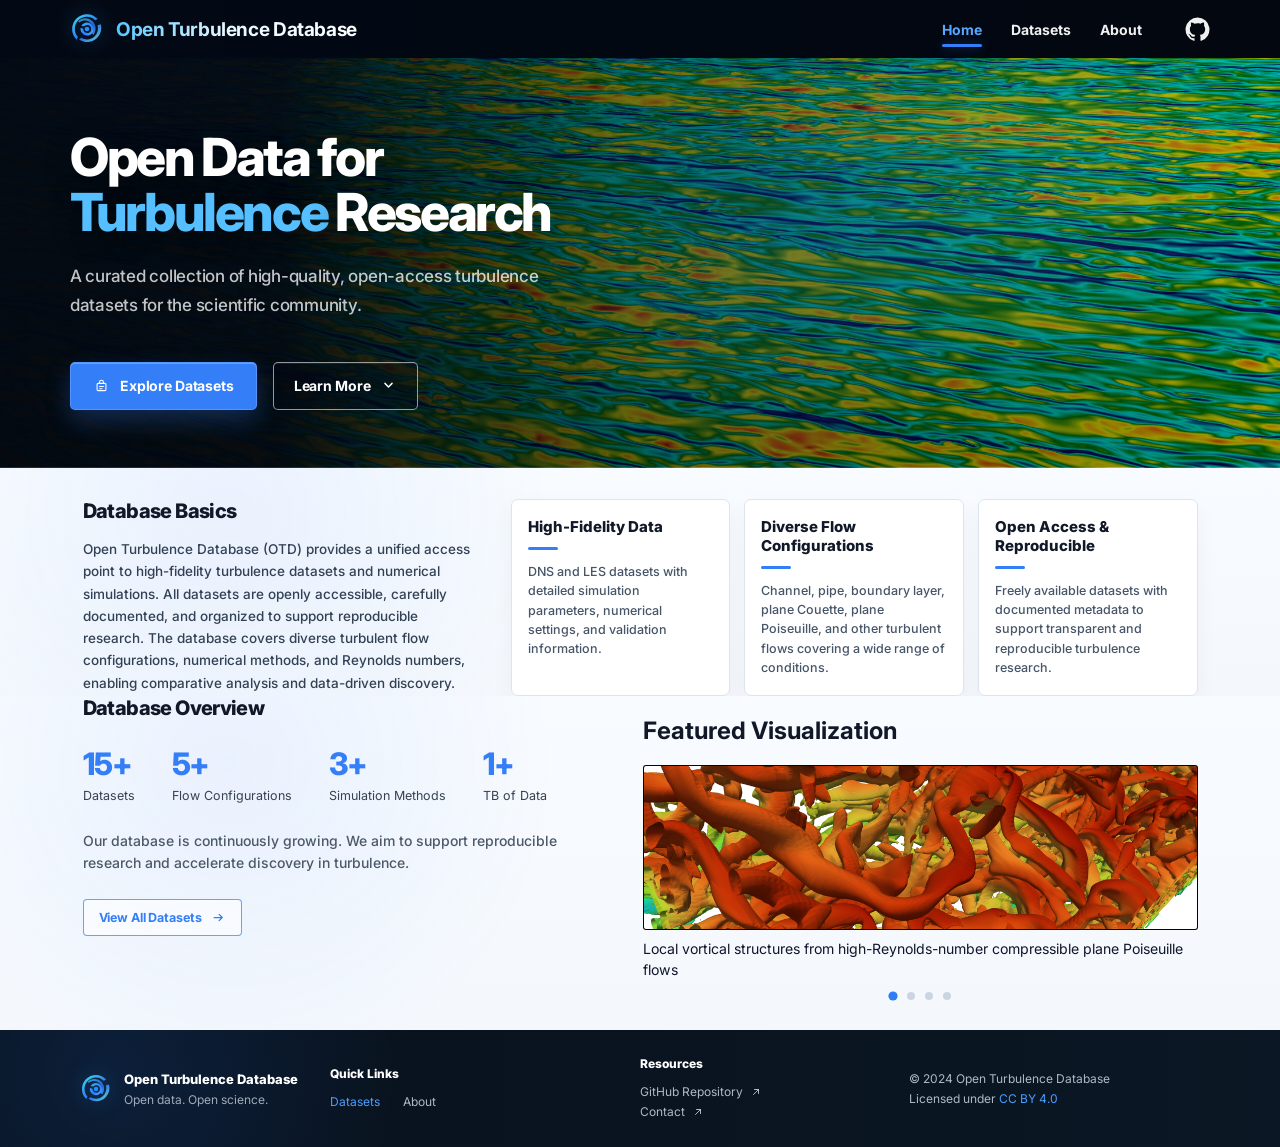
==== commit 8143f8dd: "Update index.html" ====
--- a/index.html
+++ b/index.html
@@ -12,11 +12,7 @@
   <link rel="stylesheet" href="styles.css" />
 
 
-
-
-
-
-
+  
 <style>
 /* ===== Database Basics layout restoration ===== */
 .database-intro-inner{
--- a/styles.css
+++ b/styles.css
@@ -2651,171 +2651,3 @@
 .overview-copy h2 {
   margin-top: 0;
 }
-
-
-
-
-/* ===================== FINAL HOMEPAGE LAYOUT (CONSOLIDATED) =====================
-   Keep:
-   - original Database Basics two-column layout
-   - footer bottom positioning
-   - continuous homepage background
-   - no duplicated overrides
-============================================================================= */
-
-html, body {
-  min-height: 100vh;
-  height: 100%;
-}
-
-body:not(.datasets-page):not(.about-page):not(.dataset-detail-page) {
-  min-height: 100vh;
-  display: flex;
-  flex-direction: column;
-  background:
-    radial-gradient(circle at 18% 20%, rgba(52,126,248,.07), transparent 30%),
-    linear-gradient(180deg, #f8fbff 0%, #f4f8fd 100%);
-}
-
-body:not(.datasets-page):not(.about-page):not(.dataset-detail-page) main {
-  flex: 1 0 auto;
-  display: flex;
-  flex-direction: column;
-  margin: 0;
-}
-
-body:not(.datasets-page):not(.about-page):not(.dataset-detail-page) .site-footer {
-  margin-top: auto;
-  flex-shrink: 0;
-  width: 100%;
-}
-
-/* Continuous background */
-body:not(.datasets-page):not(.about-page):not(.dataset-detail-page) .feature-band,
-body:not(.datasets-page):not(.about-page):not(.dataset-detail-page) .overview-section {
-  background: transparent;
-  border-bottom: none;
-}
-
-/* Database Basics: restore original two-column layout */
-.database-intro {
-  padding: 31px 0 26px;
-}
-
-.database-intro-inner {
-  width: min(1115px, calc(100% - 160px));
-  margin: 0 auto;
-  display: grid;
-  grid-template-columns: 390px 1fr;
-  gap: 38px;
-  align-items: start;
-}
-
-.database-text h2,
-.overview-copy h2,
-.overview-visual h2 {
-  color: #10233f;
-  font-size: 20px;
-  line-height: 1.25;
-  font-weight: 800;
-  letter-spacing: -0.03em;
-}
-
-.database-text h2 {
-  margin: 0 0 18px;
-}
-
-.database-text p {
-  margin: 0;
-  color: #17304f;
-  font-size: 13.5px;
-  line-height: 1.62;
-  font-weight: 500;
-}
-
-.database-cards {
-  display: grid;
-  grid-template-columns: repeat(3, minmax(0,1fr));
-  gap: 14px;
-}
-
-.database-card {
-  min-height: 175px;
-  padding: 18px 15px;
-  background: rgba(255,255,255,.92);
-  border: 1px solid #dce4ef;
-  border-radius: 8px;
-  box-shadow: 0 8px 24px rgba(15,23,42,.045);
-}
-
-.database-card h3 {
-  margin: 0 0 10px;
-  color: #10233f;
-  font-size: 15px;
-  line-height: 1.25;
-  font-weight: 800;
-}
-
-.database-card p {
-  margin: 0;
-  color: #45556b;
-  font-size: 12.5px;
-  line-height: 1.55;
-  font-weight: 500;
-}
-
-.card-line {
-  width: 34px;
-  height: 3px;
-  margin-bottom: 15px;
-  border-radius: 99px;
-  background: #347ef8;
-}
-
-/* Overview keeps original position */
-.overview-section {
-  min-height: 310px;
-  padding: 33px 0 30px;
-}
-
-.overview-grid {
-  width: min(1115px, calc(100% - 160px));
-  margin: 0 auto;
-}
-
-/* responsive */
-@media (max-width: 900px) {
-  .database-intro-inner {
-    grid-template-columns: 1fr;
-  }
-
-  .database-cards {
-    grid-template-columns: 1fr;
-  }
-}
-
-
-/* ===================== Homepage overview vertical adjustment =====================
-   Move Database Overview block slightly downward and extend the same background
-   to remove the empty white area before the footer.
-========================================================================= */
-
-body:not(.datasets-page):not(.about-page):not(.dataset-detail-page) .overview-section {
-  margin-top: 0;
-  padding-top: 34px;
-  padding-bottom: 36px;
-  background:
-    radial-gradient(circle at 18% 20%, rgba(52,126,248,.07), transparent 30%),
-    linear-gradient(180deg, #f8fbff 0%, #f4f8fd 100%);
-  flex: 1 0 auto;
-}
-
-body:not(.datasets-page):not(.about-page):not(.dataset-detail-page) .overview-grid {
-  margin-top: 0;
-}
-
-body:not(.datasets-page):not(.about-page):not(.dataset-detail-page) main {
-  background:
-    radial-gradient(circle at 18% 20%, rgba(52,126,248,.07), transparent 30%),
-    linear-gradient(180deg, #f8fbff 0%, #f4f8fd 100%);
-}
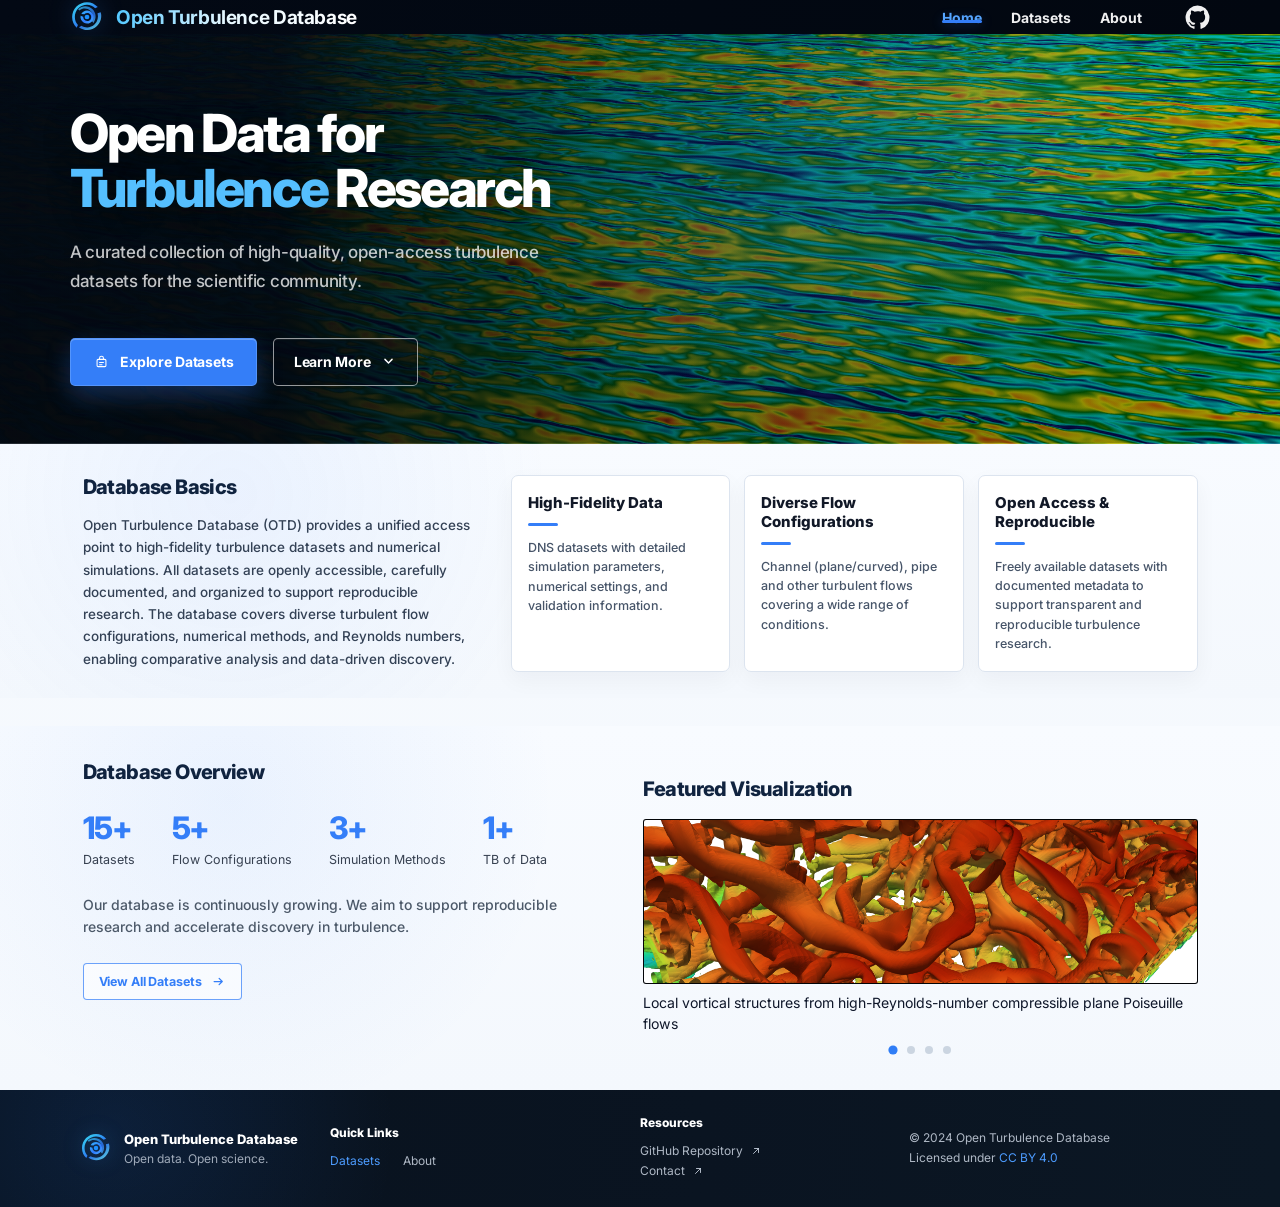
==== commit 9fc2e90f: "Update index.html" ====
--- a/index.html
+++ b/index.html
@@ -160,7 +160,7 @@
         <h3>High-Fidelity Data</h3>
         <div class="card-line"></div>
         <p>
-          DNS and LES datasets with detailed simulation parameters,
+          DNS datasets with detailed simulation parameters,
           numerical settings, and validation information.
         </p>
       </article>
@@ -169,8 +169,7 @@
         <h3>Diverse Flow Configurations</h3>
         <div class="card-line"></div>
         <p>
-          Channel, pipe, boundary layer, plane Couette, plane Poiseuille,
-          and other turbulent flows covering a wide range of conditions.
+          Channel (plane/curved), pipe and other turbulent flows covering a wide range of conditions.
         </p>
       </article>
 
--- a/styles.css
+++ b/styles.css
@@ -2651,3 +2651,198 @@
 .overview-copy h2 {
   margin-top: 0;
 }
+
+
+
+
+/* ===================== FINAL HOMEPAGE LAYOUT (CONSOLIDATED) =====================
+   Keep:
+   - original Database Basics two-column layout
+   - footer bottom positioning
+   - continuous homepage background
+   - no duplicated overrides
+============================================================================= */
+
+html, body {
+  min-height: 100vh;
+  height: 100%;
+}
+
+body:not(.datasets-page):not(.about-page):not(.dataset-detail-page) {
+  min-height: 100vh;
+  display: flex;
+  flex-direction: column;
+  background:
+    radial-gradient(circle at 18% 20%, rgba(52,126,248,.07), transparent 30%),
+    linear-gradient(180deg, #f8fbff 0%, #f4f8fd 100%);
+}
+
+body:not(.datasets-page):not(.about-page):not(.dataset-detail-page) main {
+  flex: 1 0 auto;
+  display: flex;
+  flex-direction: column;
+  margin: 0;
+}
+
+body:not(.datasets-page):not(.about-page):not(.dataset-detail-page) .site-footer {
+  margin-top: auto;
+  flex-shrink: 0;
+  width: 100%;
+}
+
+/* Continuous background */
+body:not(.datasets-page):not(.about-page):not(.dataset-detail-page) .feature-band,
+body:not(.datasets-page):not(.about-page):not(.dataset-detail-page) .overview-section {
+  background: transparent;
+  border-bottom: none;
+}
+
+/* Database Basics: restore original two-column layout */
+.database-intro {
+  padding: 31px 0 26px;
+}
+
+.database-intro-inner {
+  width: min(1115px, calc(100% - 160px));
+  margin: 0 auto;
+  display: grid;
+  grid-template-columns: 390px 1fr;
+  gap: 38px;
+  align-items: start;
+}
+
+.database-text h2,
+.overview-copy h2,
+.overview-visual h2 {
+  color: #10233f;
+  font-size: 20px;
+  line-height: 1.25;
+  font-weight: 800;
+  letter-spacing: -0.03em;
+}
+
+.database-text h2 {
+  margin: 0 0 18px;
+}
+
+.database-text p {
+  margin: 0;
+  color: #17304f;
+  font-size: 13.5px;
+  line-height: 1.62;
+  font-weight: 500;
+}
+
+.database-cards {
+  display: grid;
+  grid-template-columns: repeat(3, minmax(0,1fr));
+  gap: 14px;
+}
+
+.database-card {
+  min-height: 175px;
+  padding: 18px 15px;
+  background: rgba(255,255,255,.92);
+  border: 1px solid #dce4ef;
+  border-radius: 8px;
+  box-shadow: 0 8px 24px rgba(15,23,42,.045);
+}
+
+.database-card h3 {
+  margin: 0 0 10px;
+  color: #10233f;
+  font-size: 15px;
+  line-height: 1.25;
+  font-weight: 800;
+}
+
+.database-card p {
+  margin: 0;
+  color: #45556b;
+  font-size: 12.5px;
+  line-height: 1.55;
+  font-weight: 500;
+}
+
+.card-line {
+  width: 34px;
+  height: 3px;
+  margin-bottom: 15px;
+  border-radius: 99px;
+  background: #347ef8;
+}
+
+/* Overview keeps original position */
+.overview-section {
+  min-height: 310px;
+  padding: 33px 0 30px;
+}
+
+.overview-grid {
+  width: min(1115px, calc(100% - 160px));
+  margin: 0 auto;
+}
+
+/* responsive */
+@media (max-width: 900px) {
+  .database-intro-inner {
+    grid-template-columns: 1fr;
+  }
+
+  .database-cards {
+    grid-template-columns: 1fr;
+  }
+}
+
+
+/* ===================== Homepage overview vertical adjustment =====================
+   Move Database Overview block slightly downward and extend the same background
+   to remove the empty white area before the footer.
+========================================================================= */
+
+body:not(.datasets-page):not(.about-page):not(.dataset-detail-page) .overview-section {
+  margin-top: 0;
+  padding-top: 34px;
+  padding-bottom: 36px;
+  background:
+    radial-gradient(circle at 18% 20%, rgba(52,126,248,.07), transparent 30%),
+    linear-gradient(180deg, #f8fbff 0%, #f4f8fd 100%);
+  flex: 1 0 auto;
+}
+
+body:not(.datasets-page):not(.about-page):not(.dataset-detail-page) .overview-grid {
+  margin-top: 0;
+}
+
+body:not(.datasets-page):not(.about-page):not(.dataset-detail-page) main {
+  background:
+    radial-gradient(circle at 18% 20%, rgba(52,126,248,.07), transparent 30%),
+    linear-gradient(180deg, #f8fbff 0%, #f4f8fd 100%);
+}
+
+
+/* ===================== Latest homepage spacing/background fix =====================
+   - Add vertical separation below Database Basics without changing its layout.
+   - Remove the white empty strip before footer by extending homepage background.
+============================================================================= */
+
+body:not(.datasets-page):not(.about-page):not(.dataset-detail-page) .overview-section {
+  margin-top: 28px;
+  padding-top: 34px;
+  padding-bottom: 36px;
+  background:
+    radial-gradient(circle at 18% 20%, rgba(52,126,248,.07), transparent 30%),
+    linear-gradient(180deg, #f8fbff 0%, #f4f8fd 100%);
+}
+
+body:not(.datasets-page):not(.about-page):not(.dataset-detail-page) main {
+  background:
+    radial-gradient(circle at 18% 20%, rgba(52,126,248,.07), transparent 30%),
+    linear-gradient(180deg, #f8fbff 0%, #f4f8fd 100%);
+}
+
+body:not(.datasets-page):not(.about-page):not(.dataset-detail-page) .feature-band {
+  background:
+    radial-gradient(circle at 18% 20%, rgba(52,126,248,.07), transparent 30%),
+    linear-gradient(180deg, #f8fbff 0%, #f4f8fd 100%);
+}
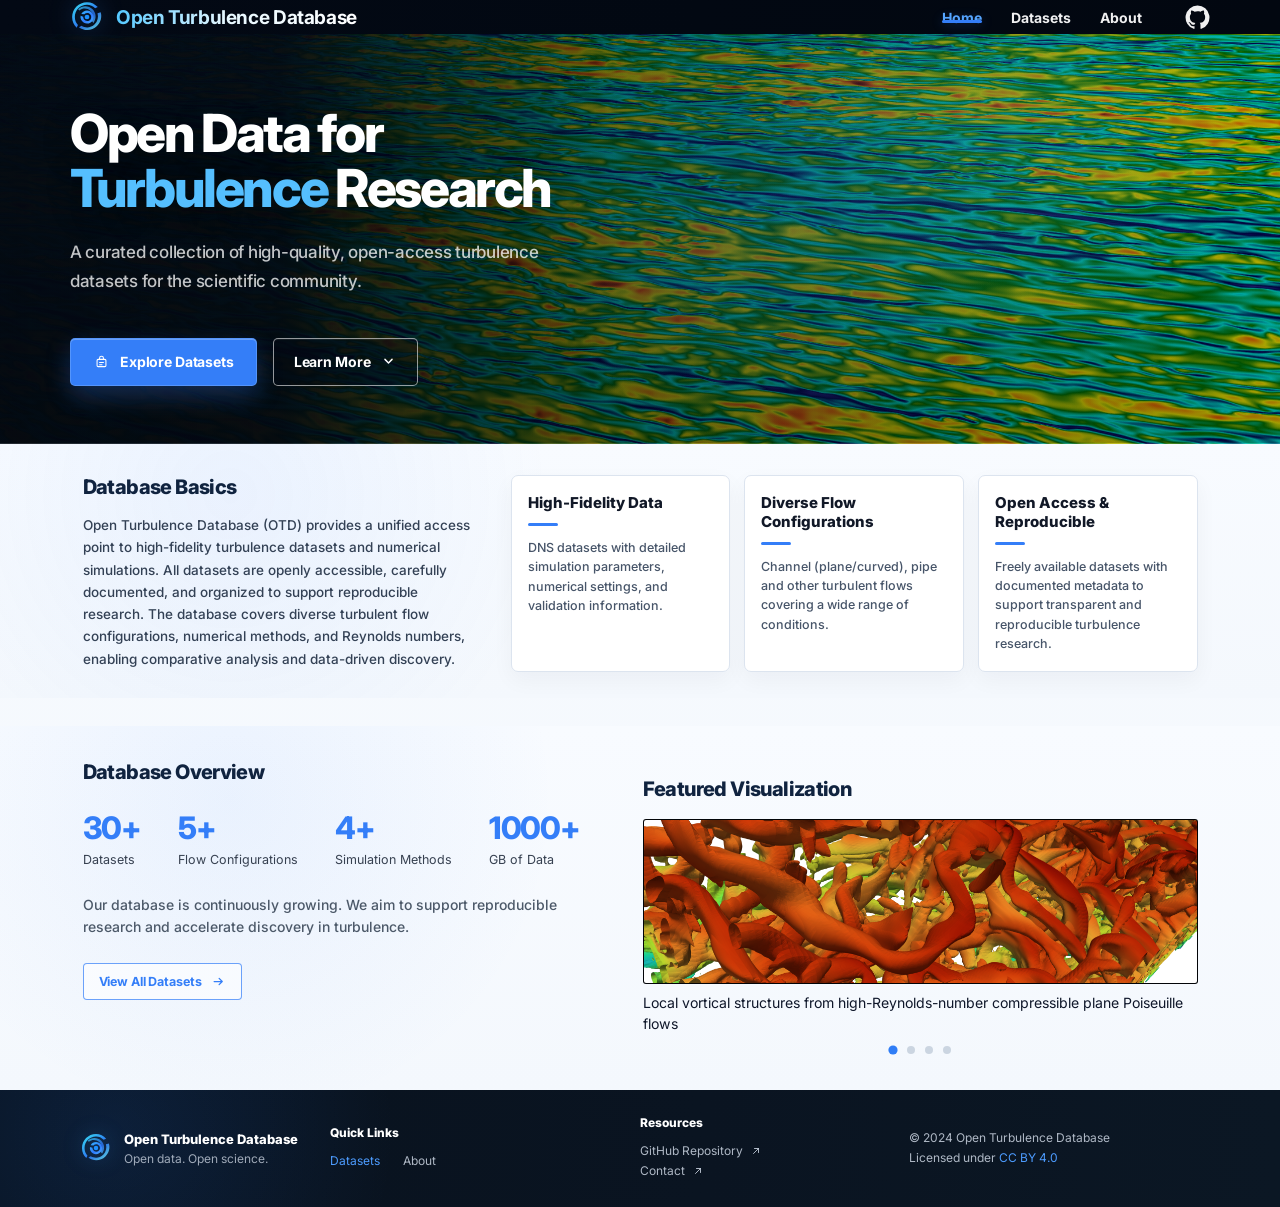
==== commit 5e2defef: "Update index.html" ====
--- a/index.html
+++ b/index.html
@@ -190,10 +190,10 @@
         <div class="overview-copy">
           <h2>Database Overview</h2>
           <div class="stats">
-            <div><strong>15+</strong><span>Datasets</span></div>
+            <div><strong>30+</strong><span>Datasets</span></div>
             <div><strong>5+</strong><span>Flow Configurations</span></div>
-            <div><strong>3+</strong><span>Simulation Methods</span></div>
-            <div><strong>1+</strong><span>TB of Data</span></div>
+            <div><strong>4+</strong><span>Simulation Methods</span></div>
+            <div><strong>1000+</strong><span>GB of Data</span></div>
           </div>
           <p>Our database is continuously growing. We aim to support reproducible research and accelerate discovery in turbulence.</p>
           <a class="btn btn-secondary" href="datasets.html">View All Datasets
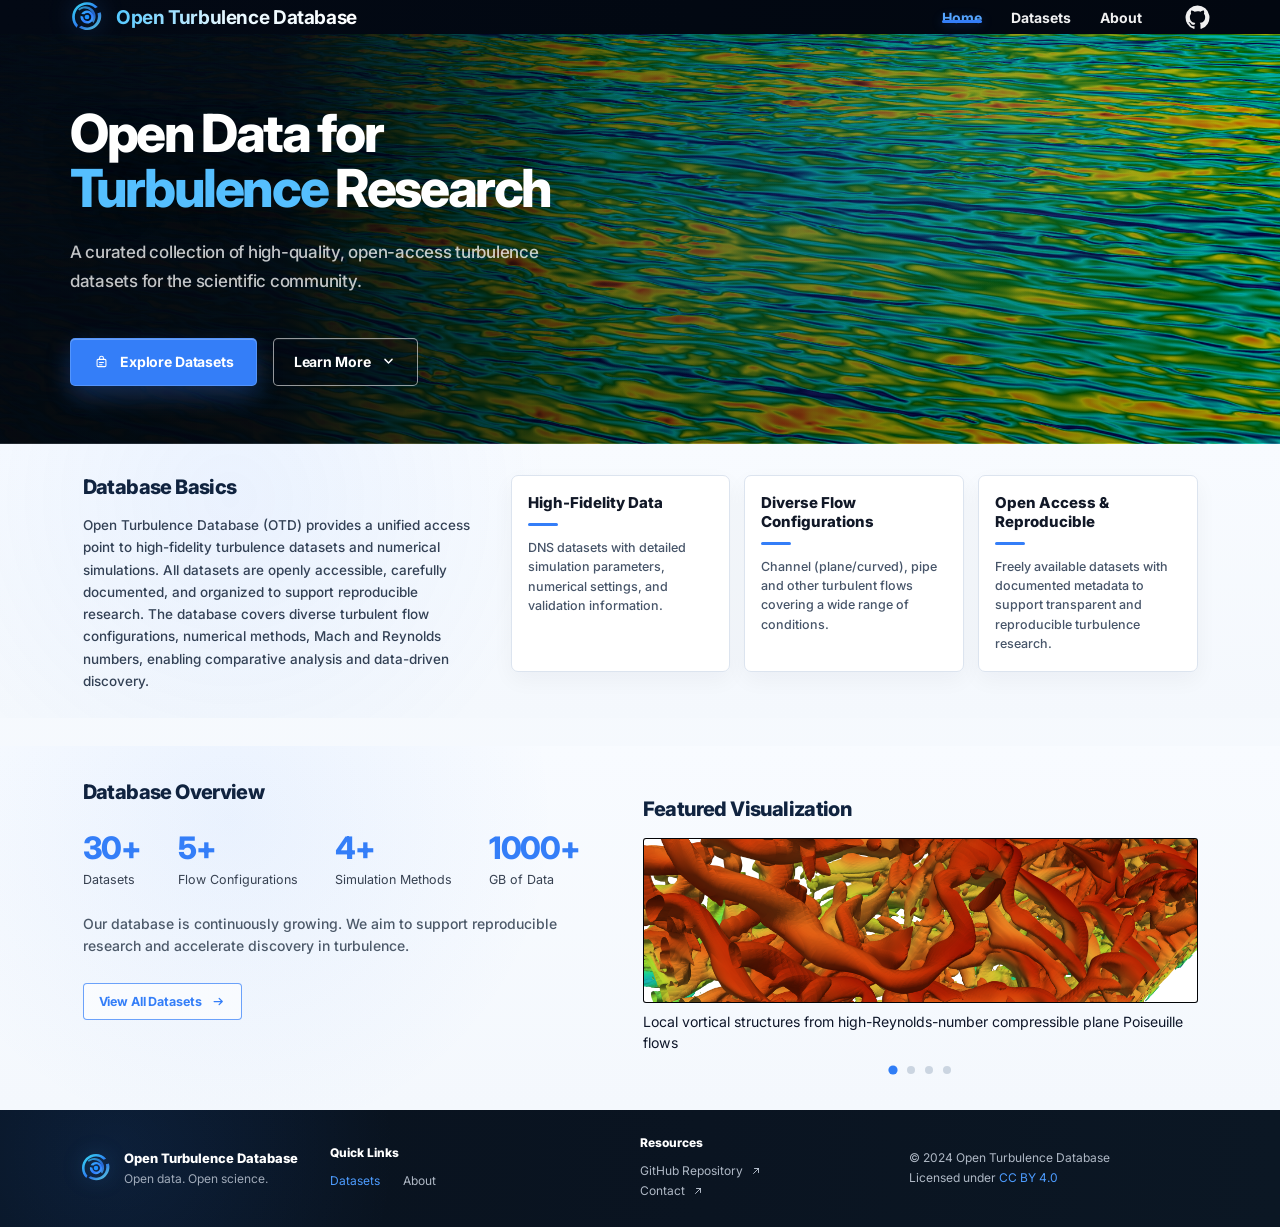
==== commit 0f5a3aeb: "Update index.html" ====
--- a/index.html
+++ b/index.html
@@ -149,7 +149,7 @@
         high-fidelity turbulence datasets and numerical simulations.
         All datasets are openly accessible, carefully documented, and organized
         to support reproducible research. The database covers diverse turbulent flow configurations,
-        numerical methods, and Reynolds numbers, enabling comparative
+        numerical methods, Mach and Reynolds numbers, enabling comparative
         analysis and data-driven discovery.
       </p>
     </div>
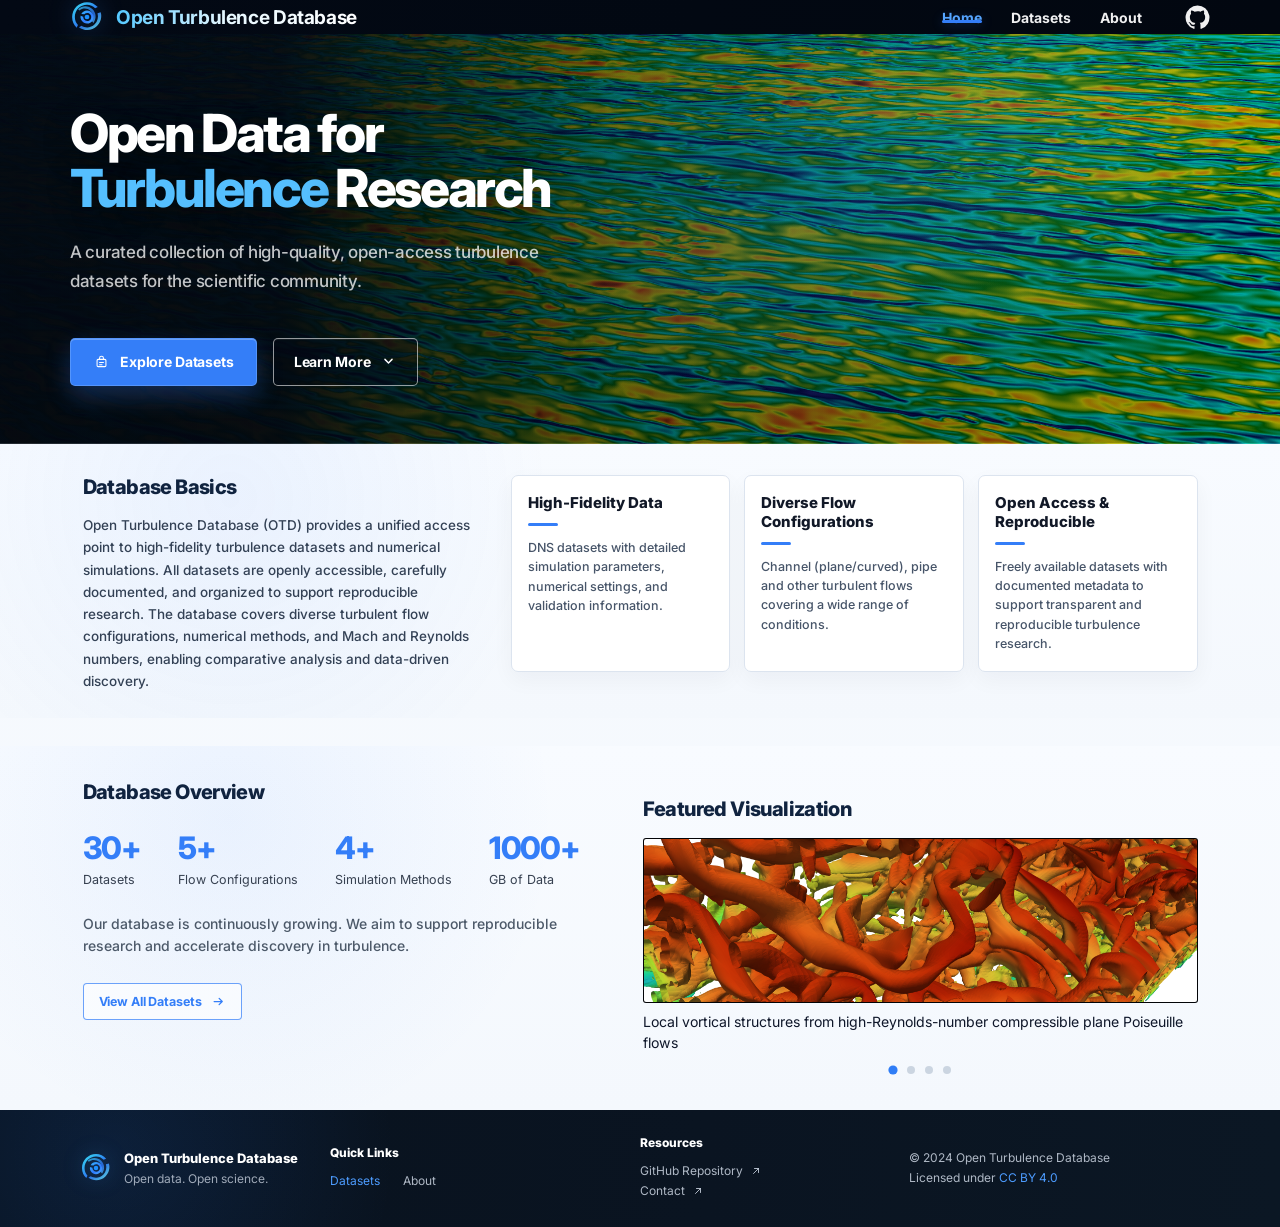
==== commit 5eb9027c: "Update index.html" ====
--- a/index.html
+++ b/index.html
@@ -149,7 +149,7 @@
         high-fidelity turbulence datasets and numerical simulations.
         All datasets are openly accessible, carefully documented, and organized
         to support reproducible research. The database covers diverse turbulent flow configurations,
-        numerical methods, Mach and Reynolds numbers, enabling comparative
+        numerical methods, and Mach and Reynolds numbers, enabling comparative
         analysis and data-driven discovery.
       </p>
     </div>
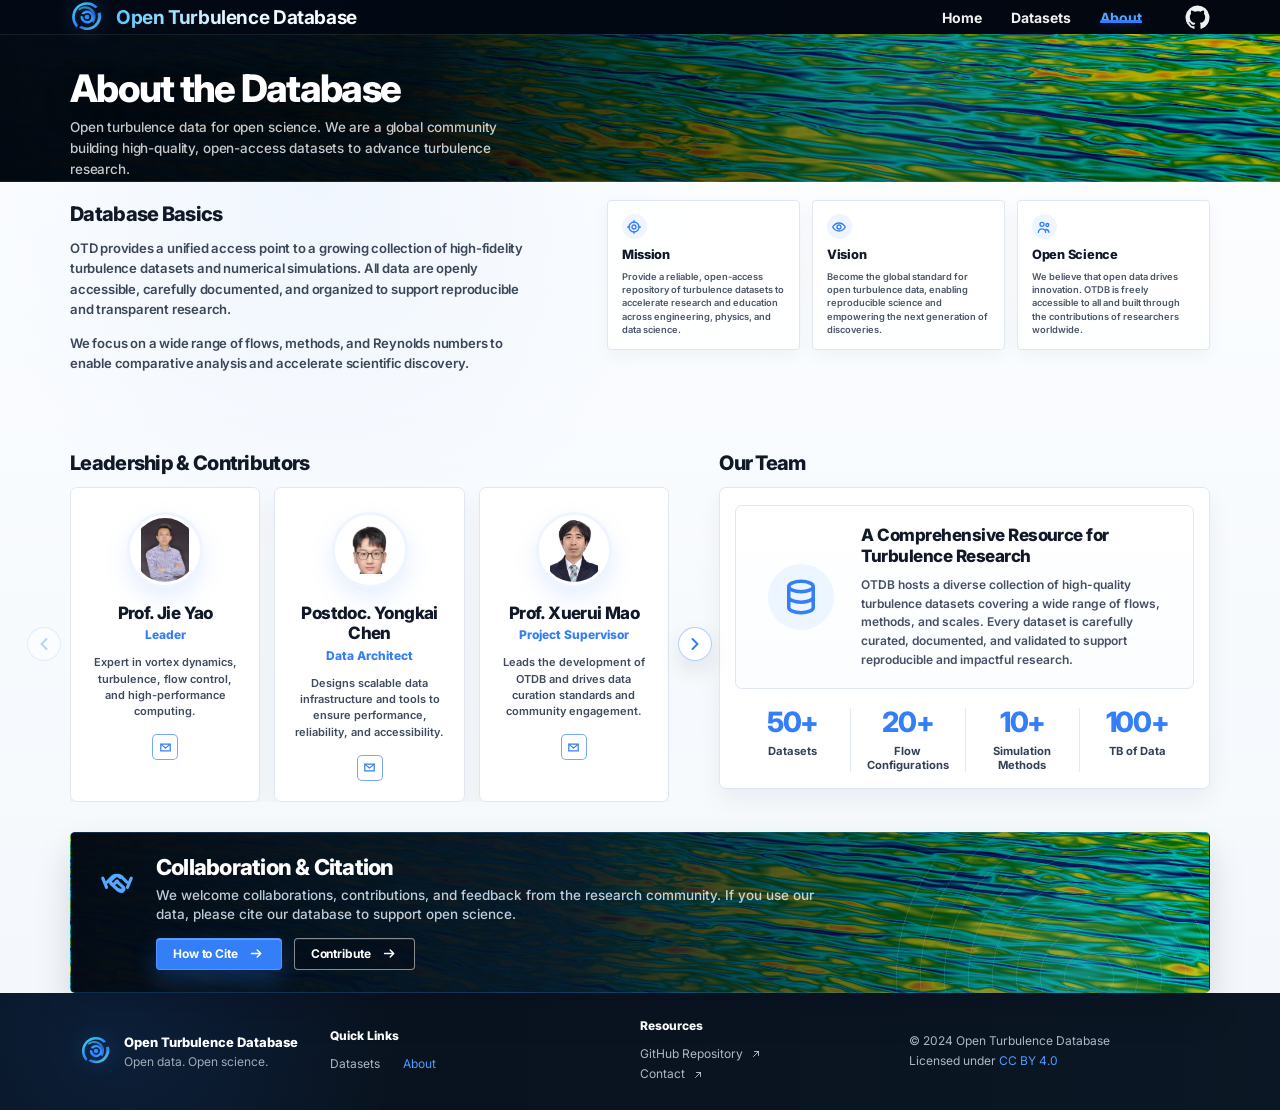
==== commit ef18c424: "Update index.html" ====
--- a/index.html
+++ b/index.html
@@ -3,93 +3,15 @@
 <head>
   <meta charset="UTF-8" />
   <meta name="viewport" content="width=device-width, initial-scale=1.0" />
-  <meta name="description" content="Open Turbulence Database — open-access turbulence datasets for scientific research." />
-  <title>Open Turbulence Database</title>
+  <meta name="description" content="About the Open Turbulence Database team, database basics, and open-science mission." />
+  <title>About | Open Turbulence Database</title>
   <link rel="icon" type="image/svg+xml" href="assets/favicon.svg" />
   <link rel="preconnect" href="https://fonts.googleapis.com">
   <link rel="preconnect" href="https://fonts.gstatic.com" crossorigin>
   <link href="https://fonts.googleapis.com/css2?family=Inter:wght@400;500;600;700;800&display=swap" rel="stylesheet">
   <link rel="stylesheet" href="styles.css" />
-
-
-  
-<style>
-/* ===== Database Basics layout restoration ===== */
-.database-intro-inner{
-  width:min(1115px, calc(100% - 160px));
-  margin:0 auto;
-  display:grid;
-  grid-template-columns:390px 1fr;
-  gap:38px;
-  align-items:start;
-}
-
-.database-text h2{
-  margin:0 0 14px;
-  font-size:20px;
-  line-height:1.25;
-  font-weight:800;
-  letter-spacing:-0.03em;
-}
-
-.database-text p{
-  margin:0;
-  color:#334155;
-  font-size:13.5px;
-  line-height:1.65;
-  font-weight:500;
-}
-
-.database-cards{
-  display:grid;
-  grid-template-columns:repeat(3,1fr);
-  gap:14px;
-}
-
-.database-card{
-  min-height:175px;
-  padding:18px 16px;
-  background:rgba(255,255,255,.96);
-  border:1px solid #dce4ef;
-  border-radius:7px;
-  box-shadow:0 8px 22px rgba(15,23,42,.045);
-}
-
-.database-card h3{
-  margin:0 0 10px;
-  font-size:15px;
-  line-height:1.25;
-  font-weight:800;
-  color:#111827;
-}
-
-.database-card .card-line{
-  width:30px;
-  height:3px;
-  margin-bottom:12px;
-  border-radius:2px;
-  background:#347ef8;
-}
-
-.database-card p{
-  margin:0;
-  color:#475569;
-  font-size:12.5px;
-  line-height:1.55;
-  font-weight:500;
-}
-
-@media(max-width:900px){
- .database-intro-inner{
-   grid-template-columns:1fr;
- }
- .database-cards{
-   grid-template-columns:1fr;
- }
-}
-</style>
 </head>
-<body>
+<body class="about-page">
   <header class="site-header" id="top">
     <div class="header-inner">
       <a class="brand" href="index.html" aria-label="Open Turbulence Database home">
@@ -98,10 +20,10 @@
       </a>
 
       <nav class="nav" aria-label="Main navigation">
-        <a class="active" href="index.html">Home</a>
+        <a href="index.html">Home</a>
         <a href="datasets.html">Datasets</a>
-        <a href="about.html">About</a>
-        <!-- 
+        <a class="active" href="about.html">About</a>
+        <!--
         <a href="index.html#usage">Usage</a>
         <a href="index.html#citation">Citation</a>
         <a href="index.html#contribute">Contribute</a> 
@@ -116,129 +38,152 @@
   </header>
 
   <main>
-    <section class="hero" aria-label="Open turbulence research data">
-      <div class="hero-inner">
-        <div class="hero-content">
-          <h1>Open Data for<br><span>Turbulence</span> Research</h1>
-          <p>A curated collection of high-quality, open-access turbulence datasets for the scientific community.</p>
-          <div class="hero-actions">
-            <a class="btn btn-primary" href="datasets.html">
-              <svg viewBox="0 0 24 24" aria-hidden="true">
-                <path d="M12 3.75a3.5 3.5 0 0 1 3.5 3.5v1h1.25A2.25 2.25 0 0 1 19 10.5v7.25A2.25 2.25 0 0 1 16.75 20H7.25A2.25 2.25 0 0 1 5 17.75V10.5a2.25 2.25 0 0 1 2.25-2.25H8.5v-1A3.5 3.5 0 0 1 12 3.75Zm2 4.5v-1a2 2 0 1 0-4 0v1h4Zm-7.5 2.25v7.25c0 .41.34.75.75.75h9.5c.41 0 .75-.34.75-.75V10.5a.75.75 0 0 0-.75-.75h-9.5a.75.75 0 0 0-.75.75Zm2.75 2.25h5.5a.75.75 0 0 1 0 1.5h-5.5a.75.75 0 0 1 0-1.5Zm0 3h3.5a.75.75 0 0 1 0 1.5h-3.5a.75.75 0 0 1 0-1.5Z" fill="currentColor"/>
-              </svg>
-              Explore Datasets
-            </a>
-            <a class="btn btn-outline" href="about.html">
-              Learn More
-              <svg viewBox="0 0 24 24" aria-hidden="true">
-                <path d="m7 9 5 5 5-5" fill="none" stroke="currentColor" stroke-width="2" stroke-linecap="round" stroke-linejoin="round"/>
-              </svg>
-            </a>
+    <section class="about-hero" aria-label="About the database">
+      <div class="about-hero-inner">
+        <h1>About the Database</h1>
+        <p>Open turbulence data for open science. We are a global community building high-quality, open-access datasets to advance turbulence research.</p>
+      </div>
+    </section>
+
+    <section class="about-main" aria-label="About Open Turbulence Database">
+      <div class="about-container">
+        <div class="about-basics-row">
+          <article class="database-basics about-text-block">
+            <h2>Database Basics</h2>
+            <p>OTD provides a unified access point to a growing collection of high-fidelity turbulence datasets and numerical simulations. All data are openly accessible, carefully documented, and organized to support reproducible and transparent research.</p>
+            <p>We focus on a wide range of flows, methods, and Reynolds numbers to enable comparative analysis and accelerate scientific discovery.</p>
+          </article>
+
+          <div class="mission-mini-grid" aria-label="Mission, vision and open science">
+            <article class="mini-info-card">
+              <div class="mini-icon">
+                <svg viewBox="0 0 24 24" aria-hidden="true"><circle cx="12" cy="12" r="7.5" fill="none" stroke="currentColor" stroke-width="2"/><circle cx="12" cy="12" r="3" fill="none" stroke="currentColor" stroke-width="2"/><path d="M12 2.5v3M21.5 12h-3M12 21.5v-3M2.5 12h3" fill="none" stroke="currentColor" stroke-width="2" stroke-linecap="round"/></svg>
+              </div>
+              <h3>Mission</h3>
+              <p>Provide a reliable, open-access repository of turbulence datasets to accelerate research and education across engineering, physics, and data science.</p>
+            </article>
+            <article class="mini-info-card">
+              <div class="mini-icon">
+                <svg viewBox="0 0 24 24" aria-hidden="true"><path d="M2.5 12s3.7-6 9.5-6 9.5 6 9.5 6-3.7 6-9.5 6-9.5-6-9.5-6Z" fill="none" stroke="currentColor" stroke-width="2"/><circle cx="12" cy="12" r="3" fill="none" stroke="currentColor" stroke-width="2"/></svg>
+              </div>
+              <h3>Vision</h3>
+              <p>Become the global standard for open turbulence data, enabling reproducible science and empowering the next generation of discoveries.</p>
+            </article>
+            <article class="mini-info-card">
+              <div class="mini-icon">
+                <svg viewBox="0 0 24 24" aria-hidden="true"><circle cx="9" cy="8" r="3" fill="none" stroke="currentColor" stroke-width="2"/><circle cx="17" cy="9" r="2.2" fill="none" stroke="currentColor" stroke-width="2"/><path d="M3.5 20c.55-3.3 2.6-5.1 5.5-5.1 2.92 0 4.95 1.8 5.5 5.1" fill="none" stroke="currentColor" stroke-width="2" stroke-linecap="round"/><path d="M14.6 15.8c2.8.25 4.5 1.7 4.9 4.2" fill="none" stroke="currentColor" stroke-width="2" stroke-linecap="round"/></svg>
+              </div>
+              <h3>Open Science</h3>
+              <p>We believe that open data drives innovation. OTDB is freely accessible to all and built through the contributions of researchers worldwide.</p>
+            </article>
           </div>
         </div>
-      </div>
-    </section>
-
-    <section class="feature-band database-intro" aria-label="Database information">
-  <div class="database-intro-inner">
-
-    <div class="database-text">
-      <h2>Database Basics</h2>
-      <p>
-        Open Turbulence Database (OTD) provides a unified access point to
-        high-fidelity turbulence datasets and numerical simulations.
-        All datasets are openly accessible, carefully documented, and organized
-        to support reproducible research. The database covers diverse turbulent flow configurations,
-        numerical methods, and Mach and Reynolds numbers, enabling comparative
-        analysis and data-driven discovery.
-      </p>
-    </div>
-
-    <div class="database-cards">
-
-      <article class="database-card">
-        <h3>High-Fidelity Data</h3>
-        <div class="card-line"></div>
-        <p>
-          DNS datasets with detailed simulation parameters,
-          numerical settings, and validation information.
-        </p>
-      </article>
-
-      <article class="database-card">
-        <h3>Diverse Flow Configurations</h3>
-        <div class="card-line"></div>
-        <p>
-          Channel (plane/curved), pipe and other turbulent flows covering a wide range of conditions.
-        </p>
-      </article>
-
-      <article class="database-card">
-        <h3>Open Access & Reproducible</h3>
-        <div class="card-line"></div>
-        <p>
-          Freely available datasets with documented metadata to support
-          transparent and reproducible turbulence research.
-        </p>
-      </article>
-
-    </div>
-  </div>
-</section>
-<section class="overview-section" id="datasets" aria-label="Database overview">
-      <div class="overview-grid">
-        <div class="overview-copy">
-          <h2>Database Overview</h2>
-          <div class="stats">
-            <div><strong>30+</strong><span>Datasets</span></div>
-            <div><strong>5+</strong><span>Flow Configurations</span></div>
-            <div><strong>4+</strong><span>Simulation Methods</span></div>
-            <div><strong>1000+</strong><span>GB of Data</span></div>
+
+        <div class="about-team-summary-row">
+          <section class="leadership-block" aria-labelledby="leadership-title">
+            <h2 id="leadership-title">Leadership &amp; Contributors</h2>
+            <div class="team-carousel" id="teamCarousel" aria-label="Leadership and contributors carousel">
+              <button class="team-carousel-button team-carousel-prev" type="button" aria-label="Previous contributors">
+                <svg viewBox="0 0 24 24" aria-hidden="true"><path d="M15 6 9 12l6 6" fill="none" stroke="currentColor" stroke-width="2.4" stroke-linecap="round" stroke-linejoin="round"/></svg>
+              </button>
+
+              <div class="team-carousel-viewport">
+                <div class="team-grid team-carousel-track">
+              <article class="team-card">
+                <img class="team-photo team-photo-full" src="assets/team/Prof_Yao.jpg" alt="Prof. Jie Yao">
+                <h3>Prof. Jie Yao</h3>
+                <strong>Leader</strong>
+                <p>Expert in vortex dynamics, turbulence, flow control, and high-performance computing.</p>
+                <a class="mail-button" href="mailto:advisor@example.com" aria-label="Email advisor">
+                  <svg viewBox="0 0 24 24" aria-hidden="true"><path d="M4.5 6.5h15v11h-15v-11Z" fill="none" stroke="currentColor" stroke-width="2"/><path d="m5 7 7 6 7-6" fill="none" stroke="currentColor" stroke-width="2" stroke-linecap="round" stroke-linejoin="round"/></svg>
+                </a>
+              </article>
+
+              <article class="team-card">
+                <img class="team-photo team-photo-full" src="assets/team/Postdoc_Chen.webp" alt="Dr. Michael Lee">
+                <h3>Postdoc. Yongkai Chen</h3>
+                <strong>Data Architect</strong>
+                <p>Designs scalable data infrastructure and tools to ensure performance, reliability, and accessibility.</p>
+                <a class="mail-button" href="mailto:architect@example.com" aria-label="Email data architect">
+                  <svg viewBox="0 0 24 24" aria-hidden="true"><path d="M4.5 6.5h15v11h-15v-11Z" fill="none" stroke="currentColor" stroke-width="2"/><path d="m5 7 7 6 7-6" fill="none" stroke="currentColor" stroke-width="2" stroke-linecap="round" stroke-linejoin="round"/></svg>
+                </a>
+              </article>
+
+              <article class="team-card">
+                <img class="team-photo team-photo-full" src="assets/team/Prof_Mao.png" alt="Dr. Jane Smith">
+                <h3>Prof. Xuerui Mao</h3>
+                <strong>Project Supervisor</strong>
+                <p>Leads the development of OTDB and drives data curation standards and community engagement.</p>
+                <a class="mail-button" href="mailto:lead@example.com" aria-label="Email project lead">
+                  <svg viewBox="0 0 24 24" aria-hidden="true"><path d="M4.5 6.5h15v11h-15v-11Z" fill="none" stroke="currentColor" stroke-width="2"/><path d="m5 7 7 6 7-6" fill="none" stroke="currentColor" stroke-width="2" stroke-linecap="round" stroke-linejoin="round"/></svg>
+                </a>
+              </article>
+                  
+              <article class="team-card">
+                <img class="team-photo team-photo-full" src="assets/team/Doc_Li.jpg" alt="Dr. Sarah Kim">
+                <h3>Dr. Qinyuan Li</h3>
+                <strong>Data Curator</strong>
+                <p>Coordinates dataset documentation, metadata quality checks, and long-term data maintenance.</p>
+                <a class="mail-button" href="mailto:curator@example.com" aria-label="Email data curator">
+                  <svg viewBox="0 0 24 24" aria-hidden="true"><path d="M4.5 6.5h15v11h-15v-11Z" fill="none" stroke="currentColor" stroke-width="2"/><path d="m5 7 7 6 7-6" fill="none" stroke="currentColor" stroke-width="2" stroke-linecap="round" stroke-linejoin="round"/></svg>
+                </a>
+              </article>
+
+            </div>
+              </div>
+
+              <button class="team-carousel-button team-carousel-next" type="button" aria-label="Next contributors">
+                <svg viewBox="0 0 24 24" aria-hidden="true"><path d="m9 6 6 6-6 6" fill="none" stroke="currentColor" stroke-width="2.4" stroke-linecap="round" stroke-linejoin="round"/></svg>
+              </button>
+            </div>
+          </section>
+
+          <section class="database-summary" aria-labelledby="summary-title">
+            <h2 id="summary-title">Our Team</h2>
+            <div class="summary-card">
+              <div class="summary-copy">
+                <div class="summary-icon">
+                  <svg viewBox="0 0 24 24" aria-hidden="true"><ellipse cx="12" cy="6" rx="7" ry="3" fill="none" stroke="currentColor" stroke-width="2"/><path d="M5 6v12c0 1.66 3.13 3 7 3s7-1.34 7-3V6M5 12c0 1.66 3.13 3 7 3s7-1.34 7-3M5 18c0 1.66 3.13 3 7 3s7-1.34 7-3" fill="none" stroke="currentColor" stroke-width="2"/></svg>
+                </div>
+                <div>
+                  <h3>A Comprehensive Resource for Turbulence Research</h3>
+                  <p>OTDB hosts a diverse collection of high-quality turbulence datasets covering a wide range of flows, methods, and scales. Every dataset is carefully curated, documented, and validated to support reproducible and impactful research.</p>
+                </div>
+              </div>
+              <div class="summary-stats">
+                <div><strong>50+</strong><span>Datasets</span></div>
+                <div><strong>20+</strong><span>Flow Configurations</span></div>
+                <div><strong>10+</strong><span>Simulation Methods</span></div>
+                <div><strong>100+</strong><span>TB of Data</span></div>
+              </div>
+            </div>
+          </section>
+        </div>
+
+        <section class="collab-banner" aria-label="Collaboration and citation">
+          <div class="collab-icon">
+            <svg viewBox="0 0 24 24" aria-hidden="true">
+              <path d="M3 10.2 5.4 16" fill="none" stroke="currentColor" stroke-width="2" stroke-linecap="round"/>
+              <path d="M21 10.2 18.6 16" fill="none" stroke="currentColor" stroke-width="2" stroke-linecap="round"/>
+              <path d="M5.8 12.7 9.2 9.3a3 3 0 0 1 4.1-.12l.65.55" fill="none" stroke="currentColor" stroke-width="2" stroke-linecap="round" stroke-linejoin="round"/>
+              <path d="M18.2 12.7 14.8 9.3a3 3 0 0 0-4.1-.12L8.35 11.3a1.55 1.55 0 0 0 2.06 2.32l1.82-1.52" fill="none" stroke="currentColor" stroke-width="2" stroke-linecap="round" stroke-linejoin="round"/>
+              <path d="m11.8 12.1 4.05 3.72a1.55 1.55 0 0 1-2.07 2.3l-.68-.62" fill="none" stroke="currentColor" stroke-width="2" stroke-linecap="round" stroke-linejoin="round"/>
+              <path d="m8.35 13.75 4.28 3.92a1.55 1.55 0 0 0 2.1-.05" fill="none" stroke="currentColor" stroke-width="2" stroke-linecap="round" stroke-linejoin="round"/>
+            </svg>
           </div>
-          <p>Our database is continuously growing. We aim to support reproducible research and accelerate discovery in turbulence.</p>
-          <a class="btn btn-secondary" href="datasets.html">View All Datasets
-            <svg viewBox="0 0 24 24" aria-hidden="true">
-              <path d="M5 12h13m-5-5 5 5-5 5" fill="none" stroke="currentColor" stroke-width="2" stroke-linecap="round" stroke-linejoin="round"/>
-            </svg>
-          </a>
-        </div>
-
-        <div class="overview-visual">
-          <h2>Featured Visualization</h2>
-        
-          <div class="featured-carousel" id="featuredCarousel">
-            <div class="featured-carousel-window">
-              <div class="featured-carousel-track">
-                <figure class="featured-slide">
-                  <img src="assets/homepage_CTPPF.png" alt="Featured visualization 1">
-                  <figcaption>Local vortical structures from high-Reynolds-number compressible plane Poiseuille flows</figcaption>
-                </figure>
-        
-                <figure class="featured-slide">
-                  <img src="assets/homepage_CTPCF.png" alt="Featured visualization 2">
-                  <figcaption>Instantaneous streamwise velocity field at y* ≈ 15 from compressible plane Couette flows</figcaption>
-                </figure>
-        
-                <figure class="featured-slide">
-                  <img class="fit-contain-image" src="assets/homepage_CTPF.gif" alt="Featured visualization 3">
-                  <figcaption>Compressible turbulent pipe flows</figcaption>
-                </figure>
-        
-                <figure class="featured-slide">
-                  <img src="assets/homepage_Curved_channel.png" alt="Featured visualization 4">
-                  <figcaption>2D compressible curved channel</figcaption>
-                </figure>
-              </div>
-            </div>
-        
-            <div class="featured-carousel-dots" aria-label="Featured visualization selector">
-              <button class="featured-dot active" type="button" aria-label="Show figure 1"></button>
-              <button class="featured-dot" type="button" aria-label="Show figure 2"></button>
-              <button class="featured-dot" type="button" aria-label="Show figure 3"></button>
-              <button class="featured-dot" type="button" aria-label="Show figure 4"></button>
+          <div class="collab-copy">
+            <h2>Collaboration &amp; Citation</h2>
+            <p>We welcome collaborations, contributions, and feedback from the research community. If you use our data, please cite our database to support open science.</p>
+            <div class="collab-actions">
+              <a class="btn btn-primary" href="index.html#citation">How to Cite
+                <svg viewBox="0 0 24 24" aria-hidden="true"><path d="M5 12h13m-5-5 5 5-5 5" fill="none" stroke="currentColor" stroke-width="2" stroke-linecap="round" stroke-linejoin="round"/></svg>
+              </a>
+              <a class="btn btn-outline" href="index.html#contribute">Contribute
+                <svg viewBox="0 0 24 24" aria-hidden="true"><path d="M5 12h13m-5-5 5 5-5 5" fill="none" stroke="currentColor" stroke-width="2" stroke-linecap="round" stroke-linejoin="round"/></svg>
+              </a>
             </div>
           </div>
-        </div>
+        </section>
       </div>
     </section>
   </main>
@@ -258,7 +203,7 @@
         <div class="footer-links">
           <a href="datasets.html">Datasets</a>
           <a href="about.html">About</a>
-          <!-- 
+          <!--
           <a href="index.html#usage">Usage</a>
           <a href="index.html#citation">Citation</a>
           <a href="index.html#contribute">Contribute</a>
--- a/styles.css
+++ b/styles.css
@@ -2846,3 +2846,49 @@
     radial-gradient(circle at 18% 20%, rgba(52,126,248,.07), transparent 30%),
     linear-gradient(180deg, #f8fbff 0%, #f4f8fd 100%);
 }
+
+
+/* ===================== FINAL ABOUT FOOTER POSITION FIX =====================
+   Keep footer pinned to bottom when About content is shorter than viewport.
+   Do not change About page spacing/layout.
+============================================================================= */
+
+html,
+body {
+  min-height: 100%;
+}
+
+body.about-page {
+  min-height: 100vh;
+  display: flex;
+  flex-direction: column;
+  background:
+    radial-gradient(circle at 25% 0%, rgba(52,126,248,.055), transparent 30%),
+    linear-gradient(180deg, #fbfdff 0%, #f4f8fc 100%);
+}
+
+body.about-page > main {
+  flex: 1 0 auto;
+  display: flex;
+  flex-direction: column;
+  margin: 0;
+}
+
+body.about-page .about-main {
+  flex: 1 0 auto;
+}
+
+body.about-page .site-footer {
+  margin-top: auto;
+  flex-shrink: 0;
+  width: 100%;
+}
+
+/* Remove possible bottom blank caused by inner spacing */
+body.about-page .about-container {
+  padding-bottom: 0;
+}
+
+body.about-page .collab-banner {
+  margin-bottom: 0;
+}
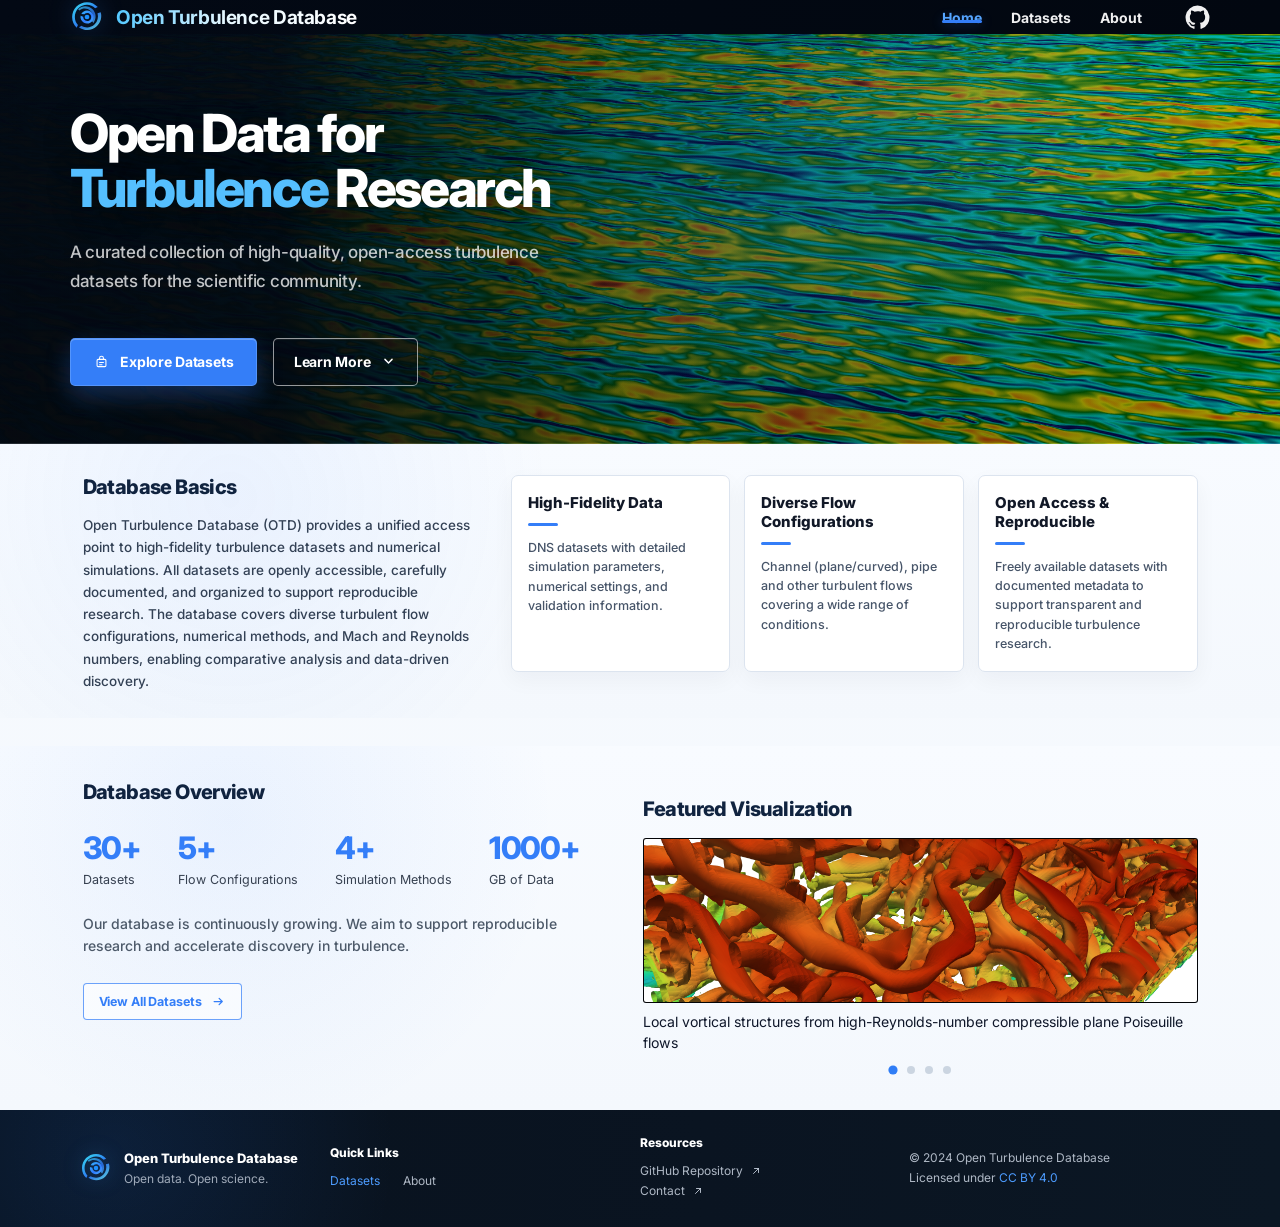
==== commit dcd4cbab: "Update index.html" ====
--- a/index.html
+++ b/index.html
@@ -3,15 +3,93 @@
 <head>
   <meta charset="UTF-8" />
   <meta name="viewport" content="width=device-width, initial-scale=1.0" />
-  <meta name="description" content="About the Open Turbulence Database team, database basics, and open-science mission." />
-  <title>About | Open Turbulence Database</title>
+  <meta name="description" content="Open Turbulence Database — open-access turbulence datasets for scientific research." />
+  <title>Open Turbulence Database</title>
   <link rel="icon" type="image/svg+xml" href="assets/favicon.svg" />
   <link rel="preconnect" href="https://fonts.googleapis.com">
   <link rel="preconnect" href="https://fonts.gstatic.com" crossorigin>
   <link href="https://fonts.googleapis.com/css2?family=Inter:wght@400;500;600;700;800&display=swap" rel="stylesheet">
   <link rel="stylesheet" href="styles.css" />
+
+
+  
+<style>
+/* ===== Database Basics layout restoration ===== */
+.database-intro-inner{
+  width:min(1115px, calc(100% - 160px));
+  margin:0 auto;
+  display:grid;
+  grid-template-columns:390px 1fr;
+  gap:38px;
+  align-items:start;
+}
+
+.database-text h2{
+  margin:0 0 14px;
+  font-size:20px;
+  line-height:1.25;
+  font-weight:800;
+  letter-spacing:-0.03em;
+}
+
+.database-text p{
+  margin:0;
+  color:#334155;
+  font-size:13.5px;
+  line-height:1.65;
+  font-weight:500;
+}
+
+.database-cards{
+  display:grid;
+  grid-template-columns:repeat(3,1fr);
+  gap:14px;
+}
+
+.database-card{
+  min-height:175px;
+  padding:18px 16px;
+  background:rgba(255,255,255,.96);
+  border:1px solid #dce4ef;
+  border-radius:7px;
+  box-shadow:0 8px 22px rgba(15,23,42,.045);
+}
+
+.database-card h3{
+  margin:0 0 10px;
+  font-size:15px;
+  line-height:1.25;
+  font-weight:800;
+  color:#111827;
+}
+
+.database-card .card-line{
+  width:30px;
+  height:3px;
+  margin-bottom:12px;
+  border-radius:2px;
+  background:#347ef8;
+}
+
+.database-card p{
+  margin:0;
+  color:#475569;
+  font-size:12.5px;
+  line-height:1.55;
+  font-weight:500;
+}
+
+@media(max-width:900px){
+ .database-intro-inner{
+   grid-template-columns:1fr;
+ }
+ .database-cards{
+   grid-template-columns:1fr;
+ }
+}
+</style>
 </head>
-<body class="about-page">
+<body>
   <header class="site-header" id="top">
     <div class="header-inner">
       <a class="brand" href="index.html" aria-label="Open Turbulence Database home">
@@ -20,10 +98,10 @@
       </a>
 
       <nav class="nav" aria-label="Main navigation">
-        <a href="index.html">Home</a>
+        <a class="active" href="index.html">Home</a>
         <a href="datasets.html">Datasets</a>
-        <a class="active" href="about.html">About</a>
-        <!--
+        <a href="about.html">About</a>
+        <!-- 
         <a href="index.html#usage">Usage</a>
         <a href="index.html#citation">Citation</a>
         <a href="index.html#contribute">Contribute</a> 
@@ -38,152 +116,129 @@
   </header>
 
   <main>
-    <section class="about-hero" aria-label="About the database">
-      <div class="about-hero-inner">
-        <h1>About the Database</h1>
-        <p>Open turbulence data for open science. We are a global community building high-quality, open-access datasets to advance turbulence research.</p>
+    <section class="hero" aria-label="Open turbulence research data">
+      <div class="hero-inner">
+        <div class="hero-content">
+          <h1>Open Data for<br><span>Turbulence</span> Research</h1>
+          <p>A curated collection of high-quality, open-access turbulence datasets for the scientific community.</p>
+          <div class="hero-actions">
+            <a class="btn btn-primary" href="datasets.html">
+              <svg viewBox="0 0 24 24" aria-hidden="true">
+                <path d="M12 3.75a3.5 3.5 0 0 1 3.5 3.5v1h1.25A2.25 2.25 0 0 1 19 10.5v7.25A2.25 2.25 0 0 1 16.75 20H7.25A2.25 2.25 0 0 1 5 17.75V10.5a2.25 2.25 0 0 1 2.25-2.25H8.5v-1A3.5 3.5 0 0 1 12 3.75Zm2 4.5v-1a2 2 0 1 0-4 0v1h4Zm-7.5 2.25v7.25c0 .41.34.75.75.75h9.5c.41 0 .75-.34.75-.75V10.5a.75.75 0 0 0-.75-.75h-9.5a.75.75 0 0 0-.75.75Zm2.75 2.25h5.5a.75.75 0 0 1 0 1.5h-5.5a.75.75 0 0 1 0-1.5Zm0 3h3.5a.75.75 0 0 1 0 1.5h-3.5a.75.75 0 0 1 0-1.5Z" fill="currentColor"/>
+              </svg>
+              Explore Datasets
+            </a>
+            <a class="btn btn-outline" href="about.html">
+              Learn More
+              <svg viewBox="0 0 24 24" aria-hidden="true">
+                <path d="m7 9 5 5 5-5" fill="none" stroke="currentColor" stroke-width="2" stroke-linecap="round" stroke-linejoin="round"/>
+              </svg>
+            </a>
+          </div>
+        </div>
       </div>
     </section>
 
-    <section class="about-main" aria-label="About Open Turbulence Database">
-      <div class="about-container">
-        <div class="about-basics-row">
-          <article class="database-basics about-text-block">
-            <h2>Database Basics</h2>
-            <p>OTD provides a unified access point to a growing collection of high-fidelity turbulence datasets and numerical simulations. All data are openly accessible, carefully documented, and organized to support reproducible and transparent research.</p>
-            <p>We focus on a wide range of flows, methods, and Reynolds numbers to enable comparative analysis and accelerate scientific discovery.</p>
-          </article>
-
-          <div class="mission-mini-grid" aria-label="Mission, vision and open science">
-            <article class="mini-info-card">
-              <div class="mini-icon">
-                <svg viewBox="0 0 24 24" aria-hidden="true"><circle cx="12" cy="12" r="7.5" fill="none" stroke="currentColor" stroke-width="2"/><circle cx="12" cy="12" r="3" fill="none" stroke="currentColor" stroke-width="2"/><path d="M12 2.5v3M21.5 12h-3M12 21.5v-3M2.5 12h3" fill="none" stroke="currentColor" stroke-width="2" stroke-linecap="round"/></svg>
-              </div>
-              <h3>Mission</h3>
-              <p>Provide a reliable, open-access repository of turbulence datasets to accelerate research and education across engineering, physics, and data science.</p>
-            </article>
-            <article class="mini-info-card">
-              <div class="mini-icon">
-                <svg viewBox="0 0 24 24" aria-hidden="true"><path d="M2.5 12s3.7-6 9.5-6 9.5 6 9.5 6-3.7 6-9.5 6-9.5-6-9.5-6Z" fill="none" stroke="currentColor" stroke-width="2"/><circle cx="12" cy="12" r="3" fill="none" stroke="currentColor" stroke-width="2"/></svg>
-              </div>
-              <h3>Vision</h3>
-              <p>Become the global standard for open turbulence data, enabling reproducible science and empowering the next generation of discoveries.</p>
-            </article>
-            <article class="mini-info-card">
-              <div class="mini-icon">
-                <svg viewBox="0 0 24 24" aria-hidden="true"><circle cx="9" cy="8" r="3" fill="none" stroke="currentColor" stroke-width="2"/><circle cx="17" cy="9" r="2.2" fill="none" stroke="currentColor" stroke-width="2"/><path d="M3.5 20c.55-3.3 2.6-5.1 5.5-5.1 2.92 0 4.95 1.8 5.5 5.1" fill="none" stroke="currentColor" stroke-width="2" stroke-linecap="round"/><path d="M14.6 15.8c2.8.25 4.5 1.7 4.9 4.2" fill="none" stroke="currentColor" stroke-width="2" stroke-linecap="round"/></svg>
-              </div>
-              <h3>Open Science</h3>
-              <p>We believe that open data drives innovation. OTDB is freely accessible to all and built through the contributions of researchers worldwide.</p>
-            </article>
+    <section class="feature-band database-intro" aria-label="Database information">
+  <div class="database-intro-inner">
+
+    <div class="database-text">
+      <h2>Database Basics</h2>
+      <p>
+        Open Turbulence Database (OTD) provides a unified access point to
+        high-fidelity turbulence datasets and numerical simulations.
+        All datasets are openly accessible, carefully documented, and organized
+        to support reproducible research. The database covers diverse turbulent flow configurations,
+        numerical methods, and Mach and Reynolds numbers, enabling comparative
+        analysis and data-driven discovery.
+      </p>
+    </div>
+
+    <div class="database-cards">
+
+      <article class="database-card">
+        <h3>High-Fidelity Data</h3>
+        <div class="card-line"></div>
+        <p>
+          DNS datasets with detailed simulation parameters,
+          numerical settings, and validation information.
+        </p>
+      </article>
+
+      <article class="database-card">
+        <h3>Diverse Flow Configurations</h3>
+        <div class="card-line"></div>
+        <p>
+          Channel (plane/curved), pipe and other turbulent flows covering a wide range of conditions.
+        </p>
+      </article>
+
+      <article class="database-card">
+        <h3>Open Access & Reproducible</h3>
+        <div class="card-line"></div>
+        <p>
+          Freely available datasets with documented metadata to support
+          transparent and reproducible turbulence research.
+        </p>
+      </article>
+
+    </div>
+  </div>
+</section>
+<section class="overview-section" id="datasets" aria-label="Database overview">
+      <div class="overview-grid">
+        <div class="overview-copy">
+          <h2>Database Overview</h2>
+          <div class="stats">
+            <div><strong>30+</strong><span>Datasets</span></div>
+            <div><strong>5+</strong><span>Flow Configurations</span></div>
+            <div><strong>4+</strong><span>Simulation Methods</span></div>
+            <div><strong>1000+</strong><span>GB of Data</span></div>
           </div>
-        </div>
-
-        <div class="about-team-summary-row">
-          <section class="leadership-block" aria-labelledby="leadership-title">
-            <h2 id="leadership-title">Leadership &amp; Contributors</h2>
-            <div class="team-carousel" id="teamCarousel" aria-label="Leadership and contributors carousel">
-              <button class="team-carousel-button team-carousel-prev" type="button" aria-label="Previous contributors">
-                <svg viewBox="0 0 24 24" aria-hidden="true"><path d="M15 6 9 12l6 6" fill="none" stroke="currentColor" stroke-width="2.4" stroke-linecap="round" stroke-linejoin="round"/></svg>
-              </button>
-
-              <div class="team-carousel-viewport">
-                <div class="team-grid team-carousel-track">
-              <article class="team-card">
-                <img class="team-photo team-photo-full" src="assets/team/Prof_Yao.jpg" alt="Prof. Jie Yao">
-                <h3>Prof. Jie Yao</h3>
-                <strong>Leader</strong>
-                <p>Expert in vortex dynamics, turbulence, flow control, and high-performance computing.</p>
-                <a class="mail-button" href="mailto:advisor@example.com" aria-label="Email advisor">
-                  <svg viewBox="0 0 24 24" aria-hidden="true"><path d="M4.5 6.5h15v11h-15v-11Z" fill="none" stroke="currentColor" stroke-width="2"/><path d="m5 7 7 6 7-6" fill="none" stroke="currentColor" stroke-width="2" stroke-linecap="round" stroke-linejoin="round"/></svg>
-                </a>
-              </article>
-
-              <article class="team-card">
-                <img class="team-photo team-photo-full" src="assets/team/Postdoc_Chen.webp" alt="Dr. Michael Lee">
-                <h3>Postdoc. Yongkai Chen</h3>
-                <strong>Data Architect</strong>
-                <p>Designs scalable data infrastructure and tools to ensure performance, reliability, and accessibility.</p>
-                <a class="mail-button" href="mailto:architect@example.com" aria-label="Email data architect">
-                  <svg viewBox="0 0 24 24" aria-hidden="true"><path d="M4.5 6.5h15v11h-15v-11Z" fill="none" stroke="currentColor" stroke-width="2"/><path d="m5 7 7 6 7-6" fill="none" stroke="currentColor" stroke-width="2" stroke-linecap="round" stroke-linejoin="round"/></svg>
-                </a>
-              </article>
-
-              <article class="team-card">
-                <img class="team-photo team-photo-full" src="assets/team/Prof_Mao.png" alt="Dr. Jane Smith">
-                <h3>Prof. Xuerui Mao</h3>
-                <strong>Project Supervisor</strong>
-                <p>Leads the development of OTDB and drives data curation standards and community engagement.</p>
-                <a class="mail-button" href="mailto:lead@example.com" aria-label="Email project lead">
-                  <svg viewBox="0 0 24 24" aria-hidden="true"><path d="M4.5 6.5h15v11h-15v-11Z" fill="none" stroke="currentColor" stroke-width="2"/><path d="m5 7 7 6 7-6" fill="none" stroke="currentColor" stroke-width="2" stroke-linecap="round" stroke-linejoin="round"/></svg>
-                </a>
-              </article>
-                  
-              <article class="team-card">
-                <img class="team-photo team-photo-full" src="assets/team/Doc_Li.jpg" alt="Dr. Sarah Kim">
-                <h3>Dr. Qinyuan Li</h3>
-                <strong>Data Curator</strong>
-                <p>Coordinates dataset documentation, metadata quality checks, and long-term data maintenance.</p>
-                <a class="mail-button" href="mailto:curator@example.com" aria-label="Email data curator">
-                  <svg viewBox="0 0 24 24" aria-hidden="true"><path d="M4.5 6.5h15v11h-15v-11Z" fill="none" stroke="currentColor" stroke-width="2"/><path d="m5 7 7 6 7-6" fill="none" stroke="currentColor" stroke-width="2" stroke-linecap="round" stroke-linejoin="round"/></svg>
-                </a>
-              </article>
-
-            </div>
-              </div>
-
-              <button class="team-carousel-button team-carousel-next" type="button" aria-label="Next contributors">
-                <svg viewBox="0 0 24 24" aria-hidden="true"><path d="m9 6 6 6-6 6" fill="none" stroke="currentColor" stroke-width="2.4" stroke-linecap="round" stroke-linejoin="round"/></svg>
-              </button>
-            </div>
-          </section>
-
-          <section class="database-summary" aria-labelledby="summary-title">
-            <h2 id="summary-title">Our Team</h2>
-            <div class="summary-card">
-              <div class="summary-copy">
-                <div class="summary-icon">
-                  <svg viewBox="0 0 24 24" aria-hidden="true"><ellipse cx="12" cy="6" rx="7" ry="3" fill="none" stroke="currentColor" stroke-width="2"/><path d="M5 6v12c0 1.66 3.13 3 7 3s7-1.34 7-3V6M5 12c0 1.66 3.13 3 7 3s7-1.34 7-3M5 18c0 1.66 3.13 3 7 3s7-1.34 7-3" fill="none" stroke="currentColor" stroke-width="2"/></svg>
-                </div>
-                <div>
-                  <h3>A Comprehensive Resource for Turbulence Research</h3>
-                  <p>OTDB hosts a diverse collection of high-quality turbulence datasets covering a wide range of flows, methods, and scales. Every dataset is carefully curated, documented, and validated to support reproducible and impactful research.</p>
-                </div>
-              </div>
-              <div class="summary-stats">
-                <div><strong>50+</strong><span>Datasets</span></div>
-                <div><strong>20+</strong><span>Flow Configurations</span></div>
-                <div><strong>10+</strong><span>Simulation Methods</span></div>
-                <div><strong>100+</strong><span>TB of Data</span></div>
+          <p>Our database is continuously growing. We aim to support reproducible research and accelerate discovery in turbulence.</p>
+          <a class="btn btn-secondary" href="datasets.html">View All Datasets
+            <svg viewBox="0 0 24 24" aria-hidden="true">
+              <path d="M5 12h13m-5-5 5 5-5 5" fill="none" stroke="currentColor" stroke-width="2" stroke-linecap="round" stroke-linejoin="round"/>
+            </svg>
+          </a>
+        </div>
+
+        <div class="overview-visual">
+          <h2>Featured Visualization</h2>
+        
+          <div class="featured-carousel" id="featuredCarousel">
+            <div class="featured-carousel-window">
+              <div class="featured-carousel-track">
+                <figure class="featured-slide">
+                  <img src="assets/homepage_CTPPF.png" alt="Featured visualization 1">
+                  <figcaption>Local vortical structures from high-Reynolds-number compressible plane Poiseuille flows</figcaption>
+                </figure>
+        
+                <figure class="featured-slide">
+                  <img src="assets/homepage_CTPCF.png" alt="Featured visualization 2">
+                  <figcaption>Instantaneous streamwise velocity field at y* ≈ 15 from compressible plane Couette flows</figcaption>
+                </figure>
+        
+                <figure class="featured-slide">
+                  <img class="fit-contain-image" src="assets/homepage_CTPF.gif" alt="Featured visualization 3">
+                  <figcaption>Compressible turbulent pipe flows</figcaption>
+                </figure>
+        
+                <figure class="featured-slide">
+                  <img src="assets/homepage_Curved_channel.png" alt="Featured visualization 4">
+                  <figcaption>2D compressible curved channel</figcaption>
+                </figure>
               </div>
             </div>
-          </section>
-        </div>
-
-        <section class="collab-banner" aria-label="Collaboration and citation">
-          <div class="collab-icon">
-            <svg viewBox="0 0 24 24" aria-hidden="true">
-              <path d="M3 10.2 5.4 16" fill="none" stroke="currentColor" stroke-width="2" stroke-linecap="round"/>
-              <path d="M21 10.2 18.6 16" fill="none" stroke="currentColor" stroke-width="2" stroke-linecap="round"/>
-              <path d="M5.8 12.7 9.2 9.3a3 3 0 0 1 4.1-.12l.65.55" fill="none" stroke="currentColor" stroke-width="2" stroke-linecap="round" stroke-linejoin="round"/>
-              <path d="M18.2 12.7 14.8 9.3a3 3 0 0 0-4.1-.12L8.35 11.3a1.55 1.55 0 0 0 2.06 2.32l1.82-1.52" fill="none" stroke="currentColor" stroke-width="2" stroke-linecap="round" stroke-linejoin="round"/>
-              <path d="m11.8 12.1 4.05 3.72a1.55 1.55 0 0 1-2.07 2.3l-.68-.62" fill="none" stroke="currentColor" stroke-width="2" stroke-linecap="round" stroke-linejoin="round"/>
-              <path d="m8.35 13.75 4.28 3.92a1.55 1.55 0 0 0 2.1-.05" fill="none" stroke="currentColor" stroke-width="2" stroke-linecap="round" stroke-linejoin="round"/>
-            </svg>
-          </div>
-          <div class="collab-copy">
-            <h2>Collaboration &amp; Citation</h2>
-            <p>We welcome collaborations, contributions, and feedback from the research community. If you use our data, please cite our database to support open science.</p>
-            <div class="collab-actions">
-              <a class="btn btn-primary" href="index.html#citation">How to Cite
-                <svg viewBox="0 0 24 24" aria-hidden="true"><path d="M5 12h13m-5-5 5 5-5 5" fill="none" stroke="currentColor" stroke-width="2" stroke-linecap="round" stroke-linejoin="round"/></svg>
-              </a>
-              <a class="btn btn-outline" href="index.html#contribute">Contribute
-                <svg viewBox="0 0 24 24" aria-hidden="true"><path d="M5 12h13m-5-5 5 5-5 5" fill="none" stroke="currentColor" stroke-width="2" stroke-linecap="round" stroke-linejoin="round"/></svg>
-              </a>
+        
+            <div class="featured-carousel-dots" aria-label="Featured visualization selector">
+              <button class="featured-dot active" type="button" aria-label="Show figure 1"></button>
+              <button class="featured-dot" type="button" aria-label="Show figure 2"></button>
+              <button class="featured-dot" type="button" aria-label="Show figure 3"></button>
+              <button class="featured-dot" type="button" aria-label="Show figure 4"></button>
             </div>
           </div>
-        </section>
+        </div>
       </div>
     </section>
   </main>
@@ -203,7 +258,7 @@
         <div class="footer-links">
           <a href="datasets.html">Datasets</a>
           <a href="about.html">About</a>
-          <!--
+          <!-- 
           <a href="index.html#usage">Usage</a>
           <a href="index.html#citation">Citation</a>
           <a href="index.html#contribute">Contribute</a>
